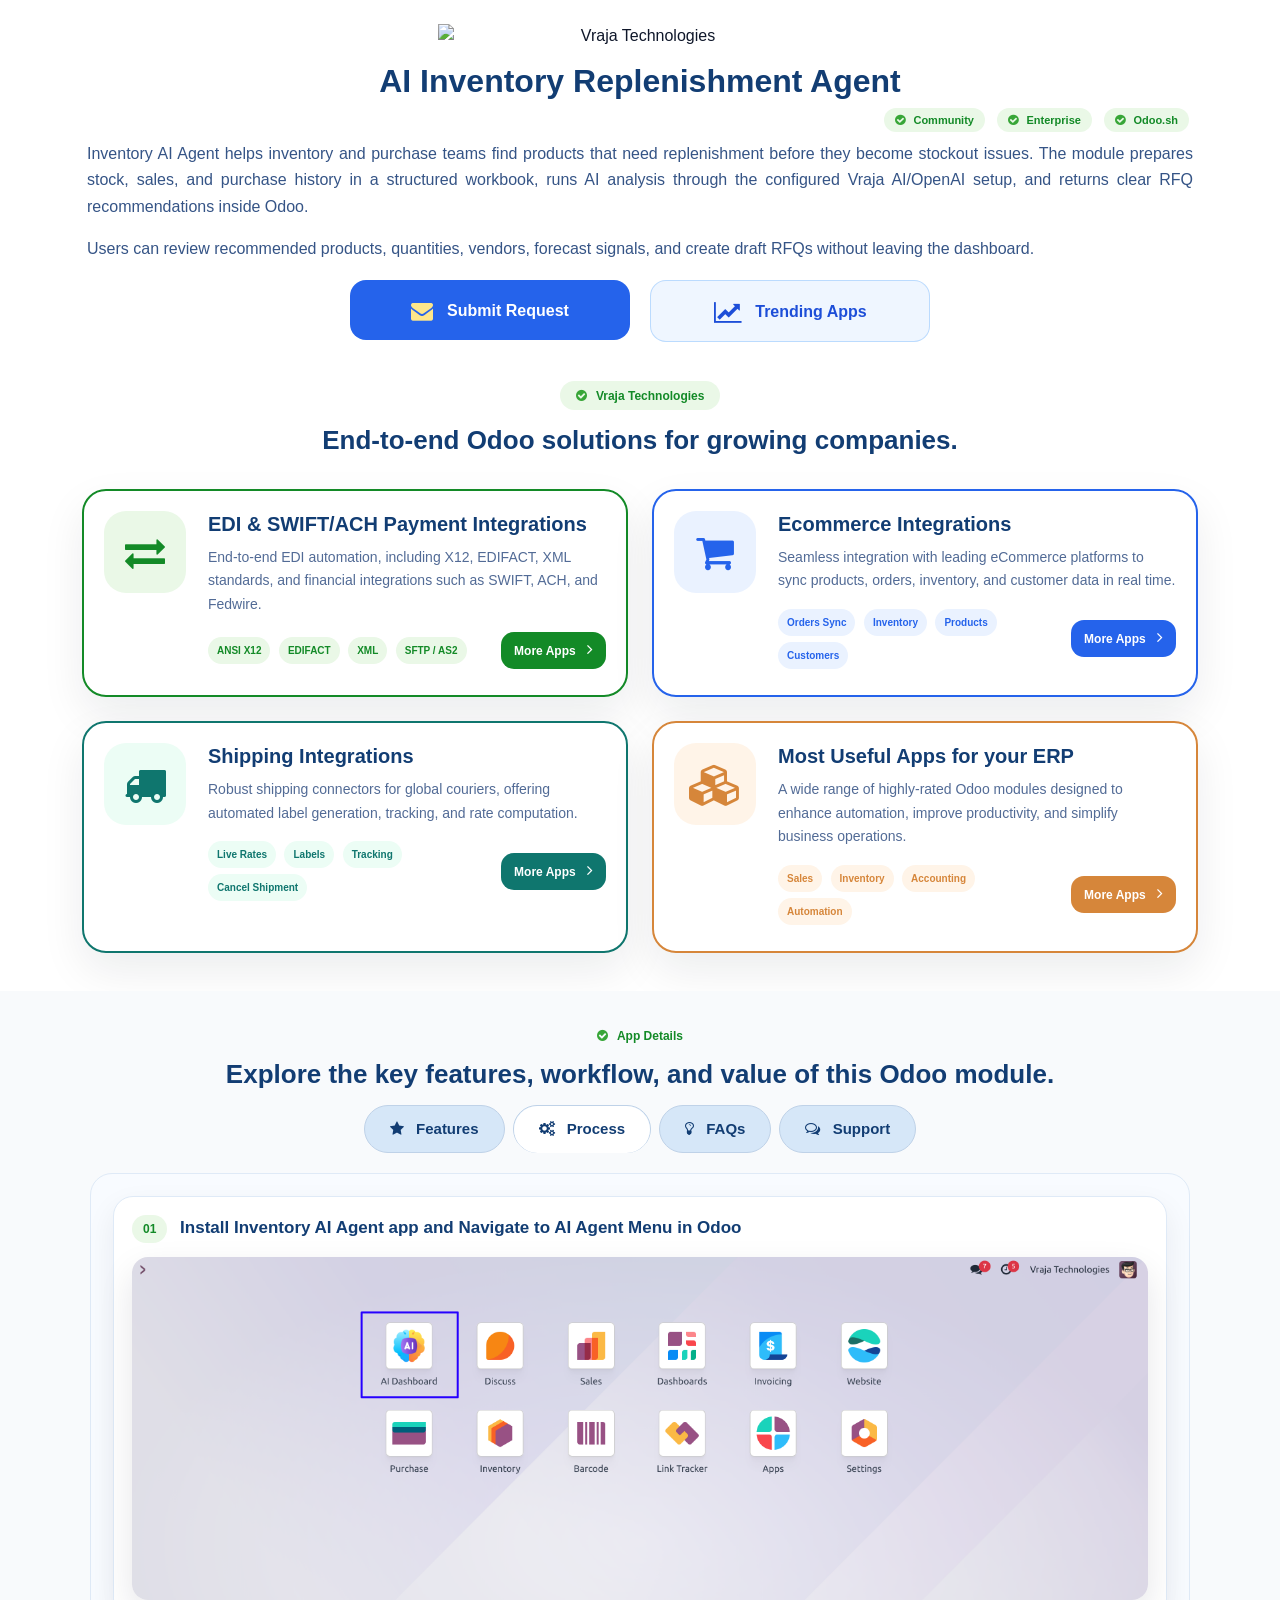
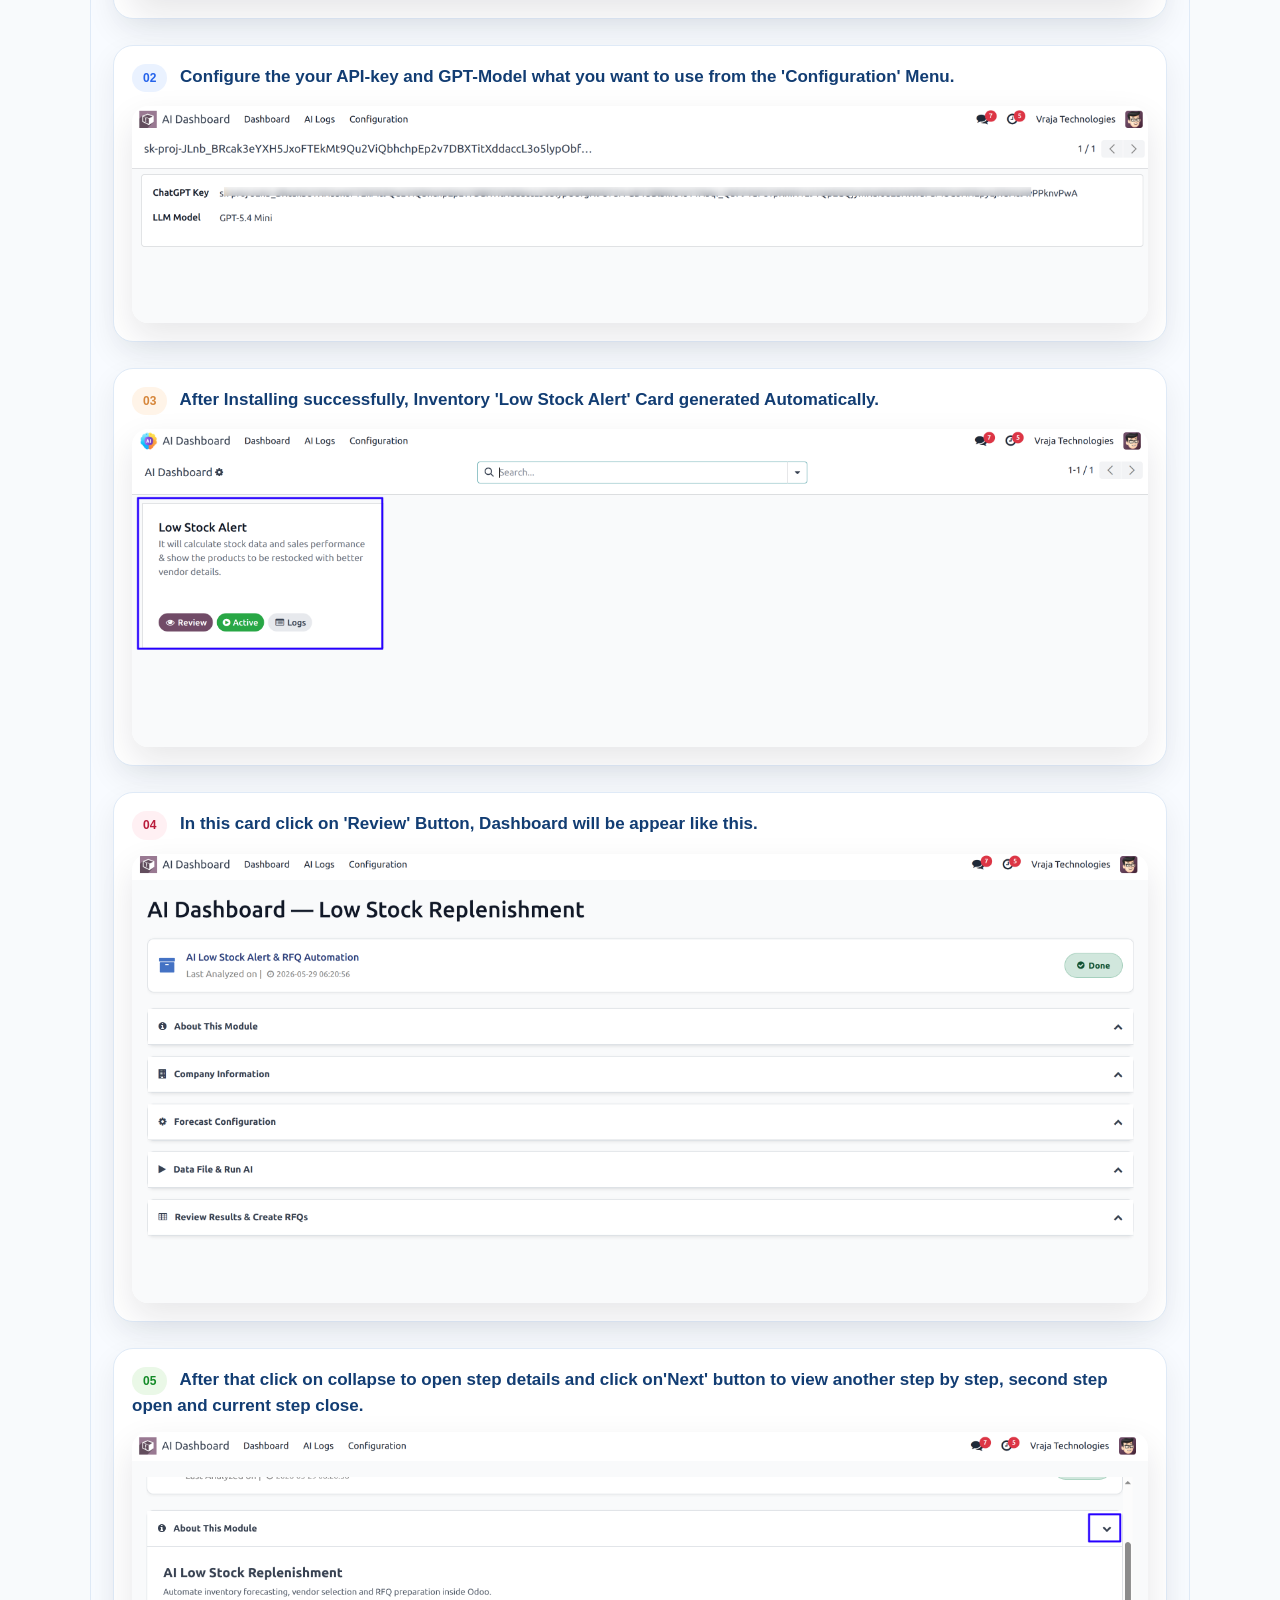
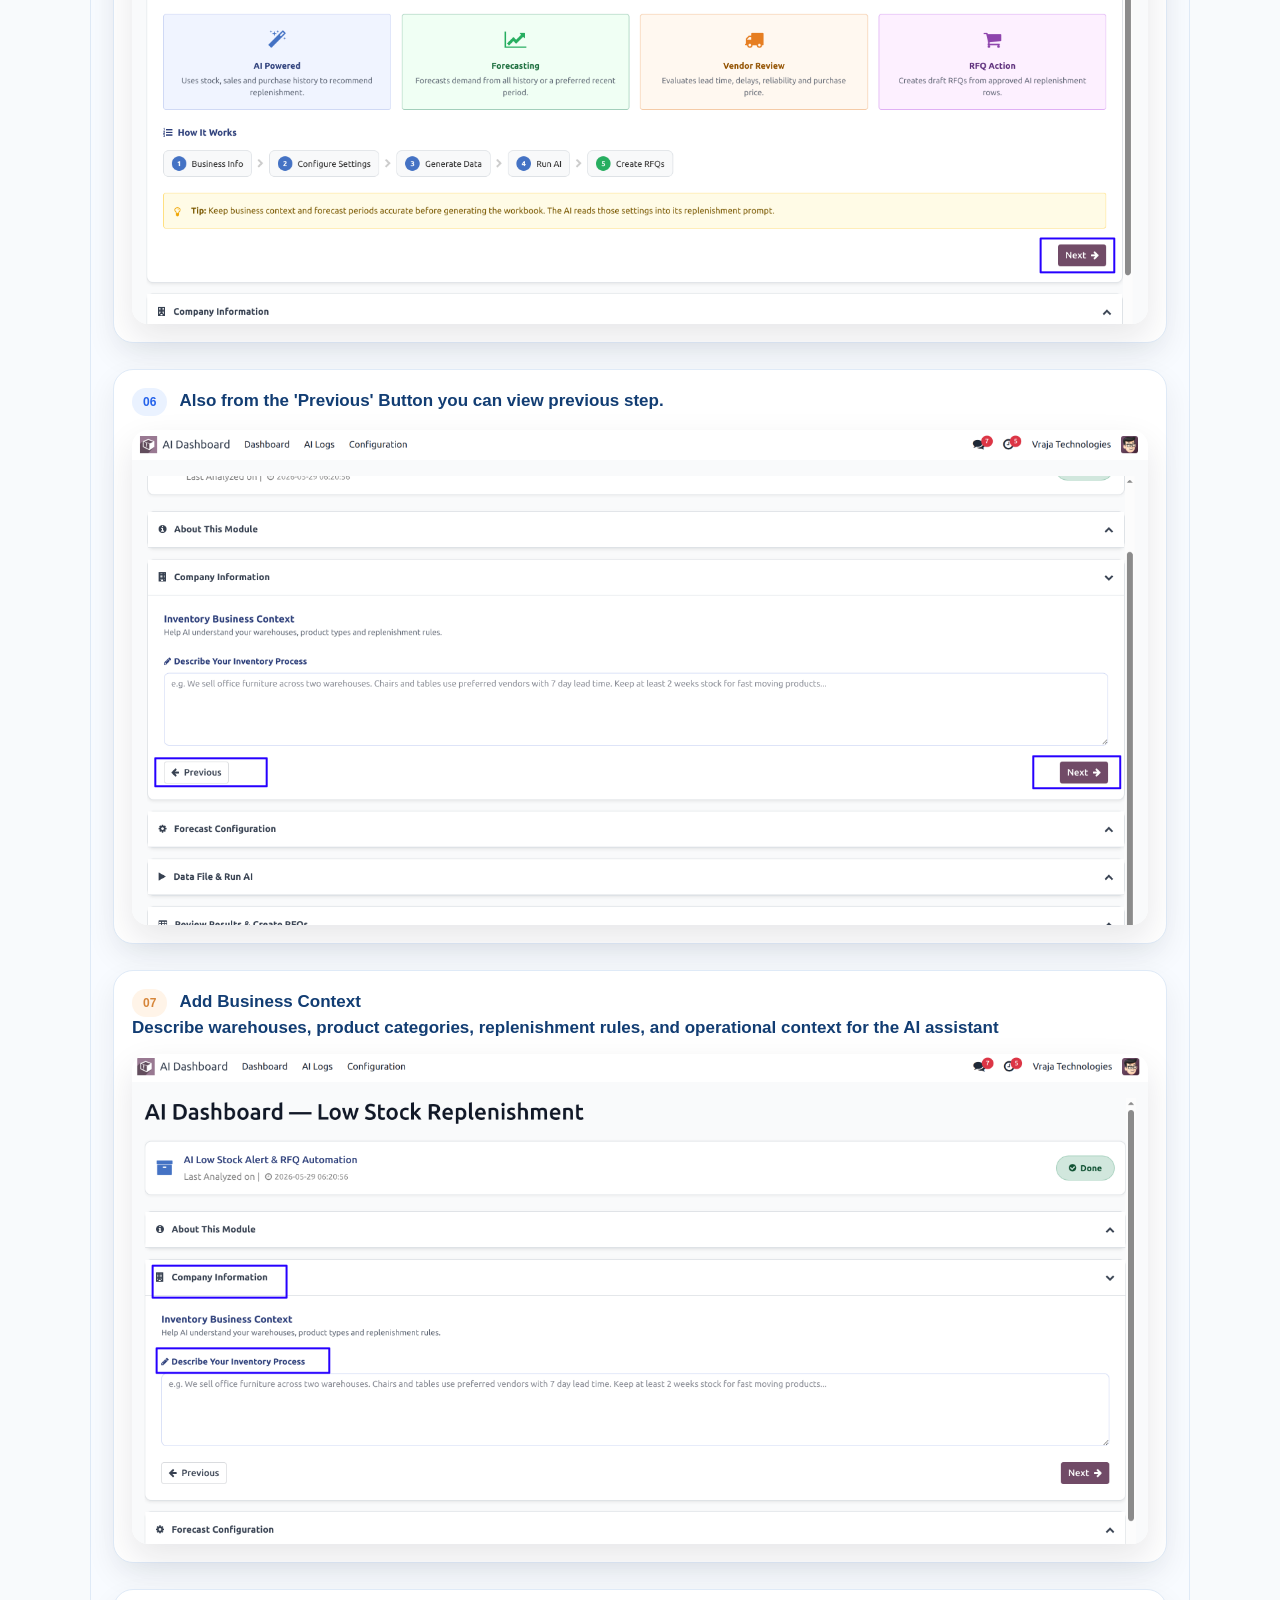
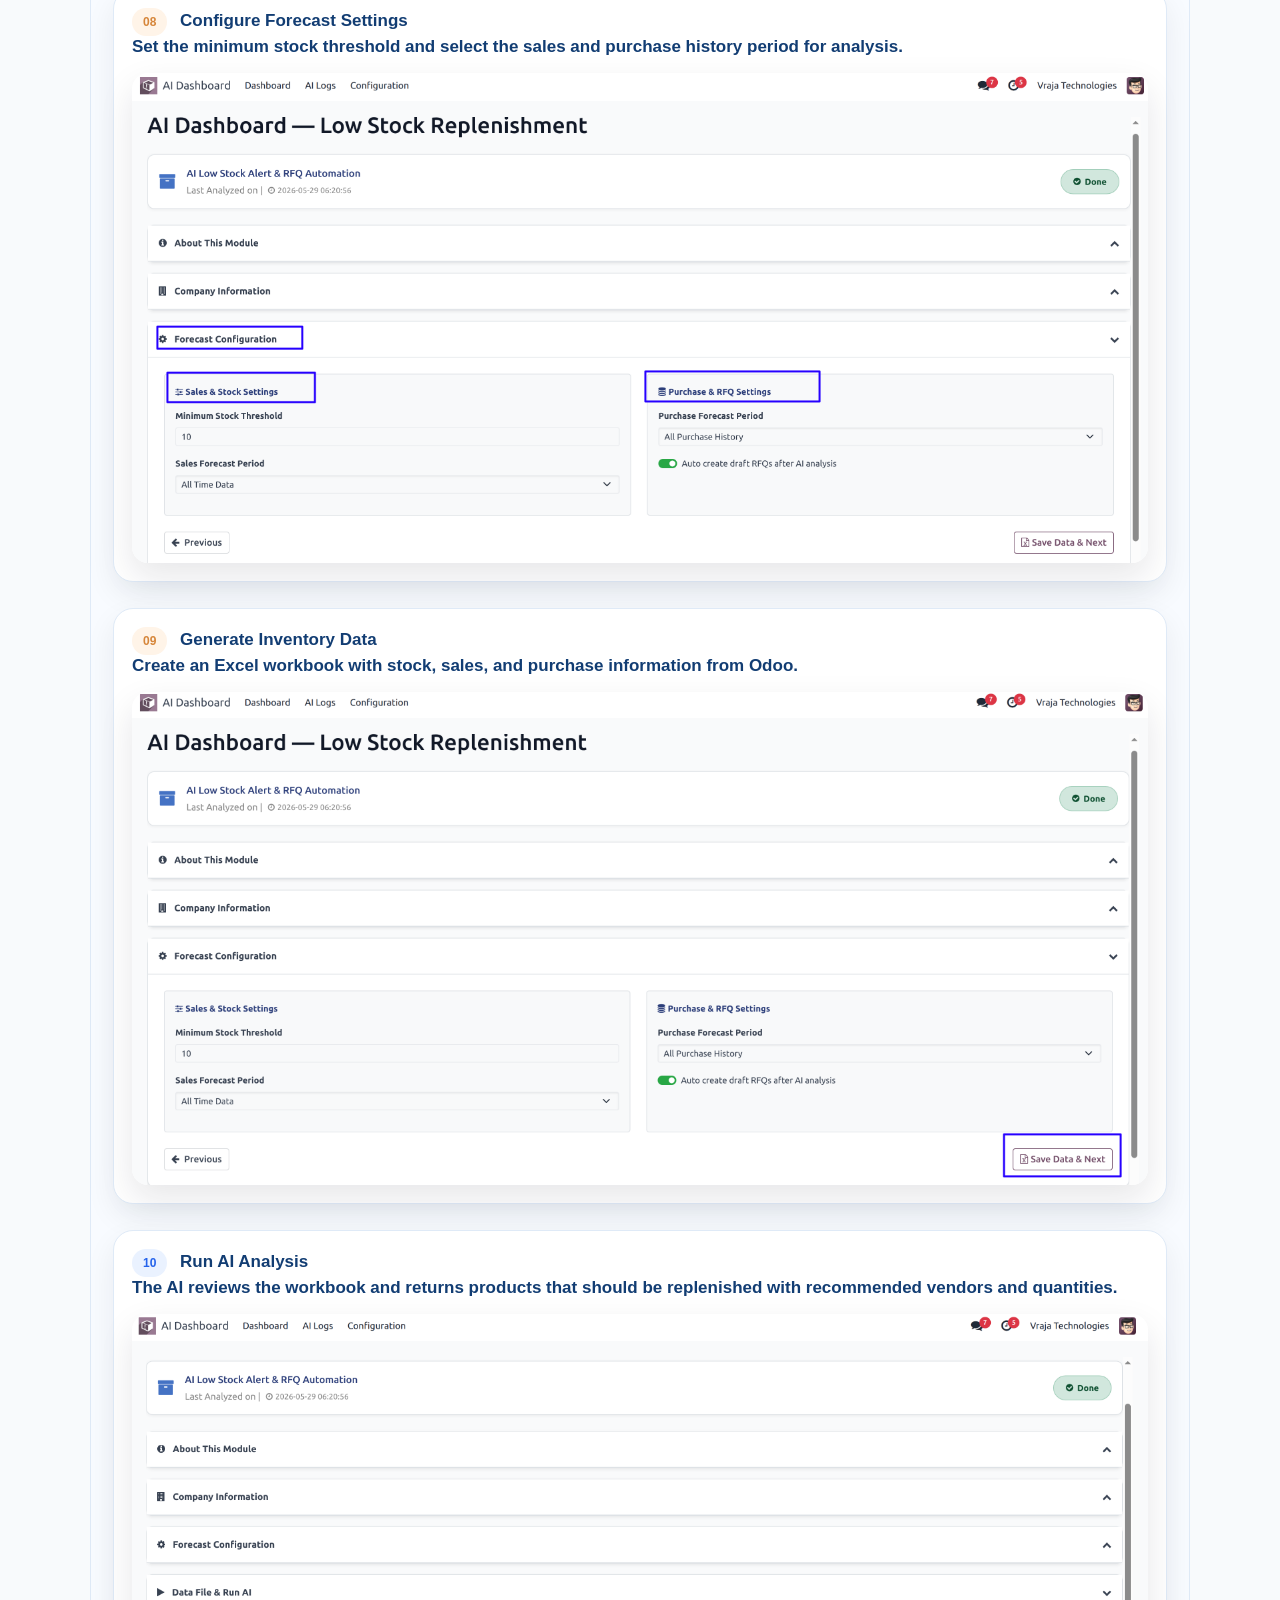
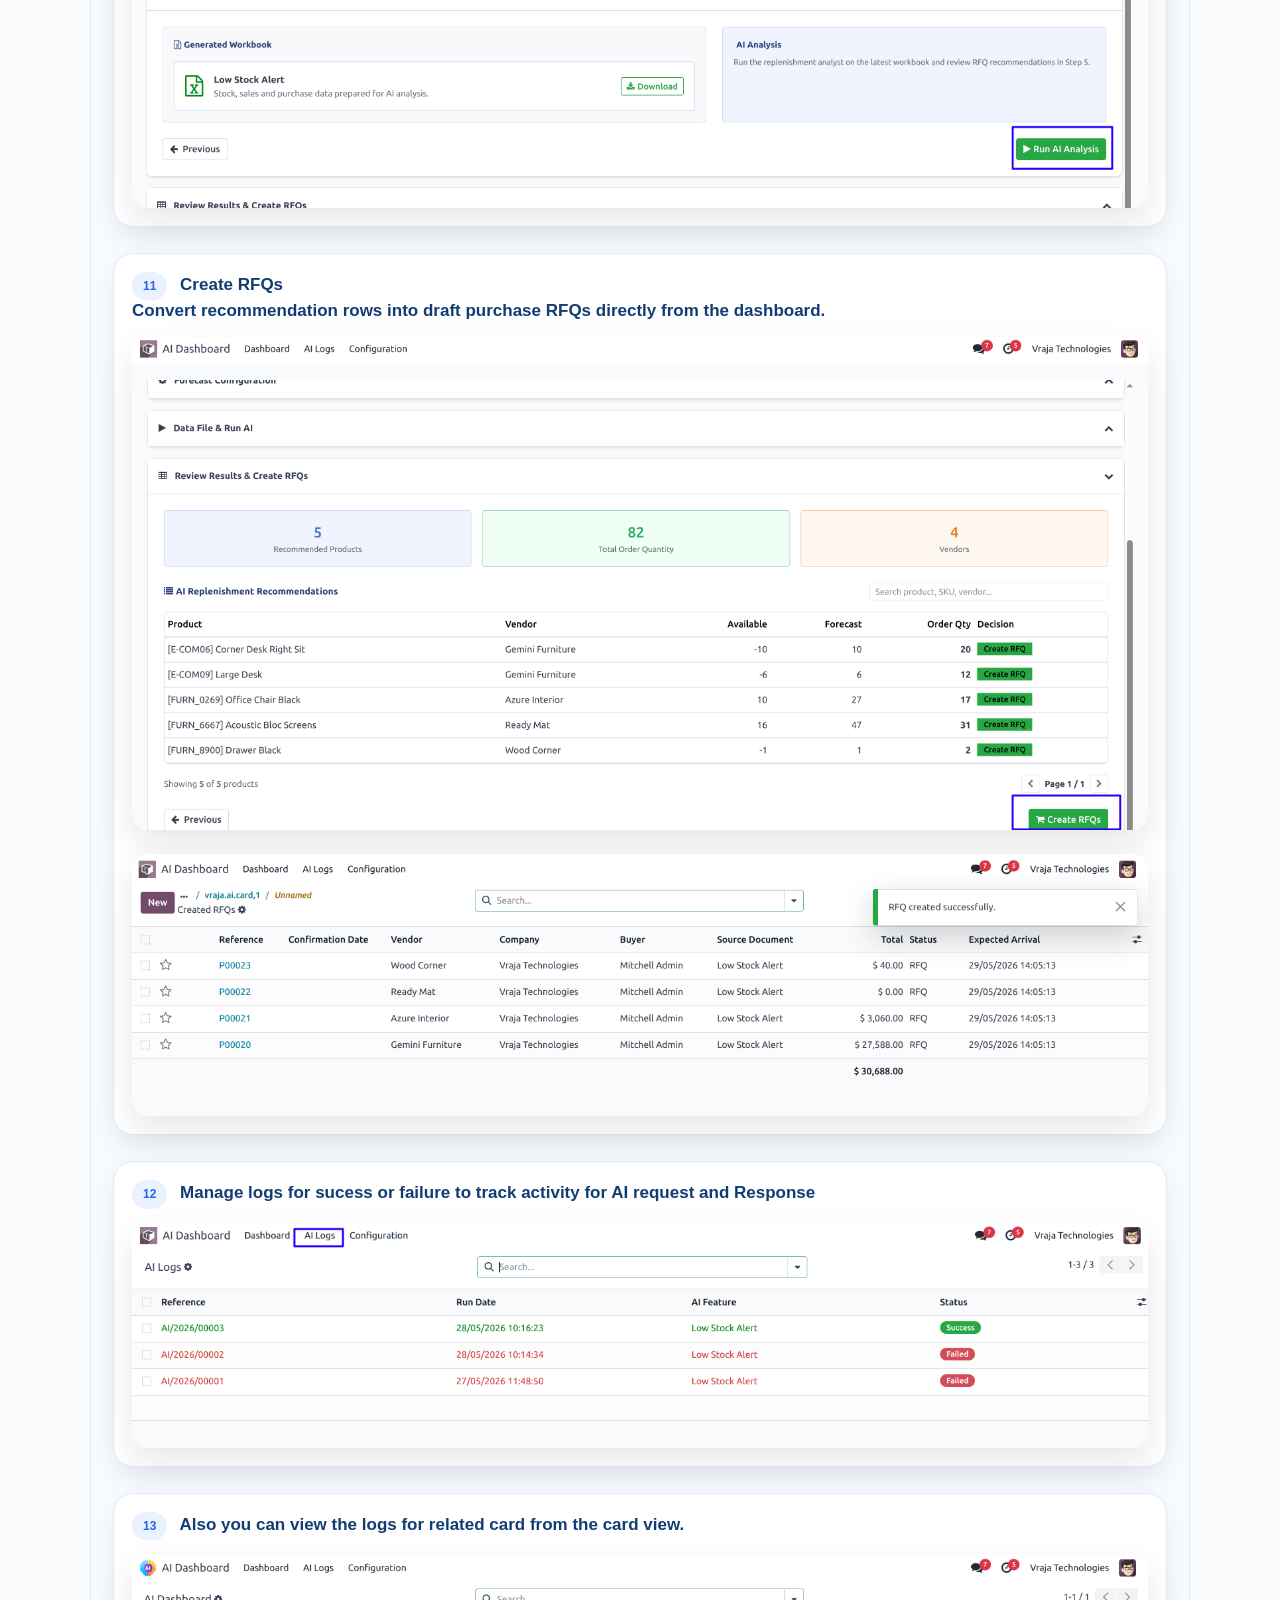
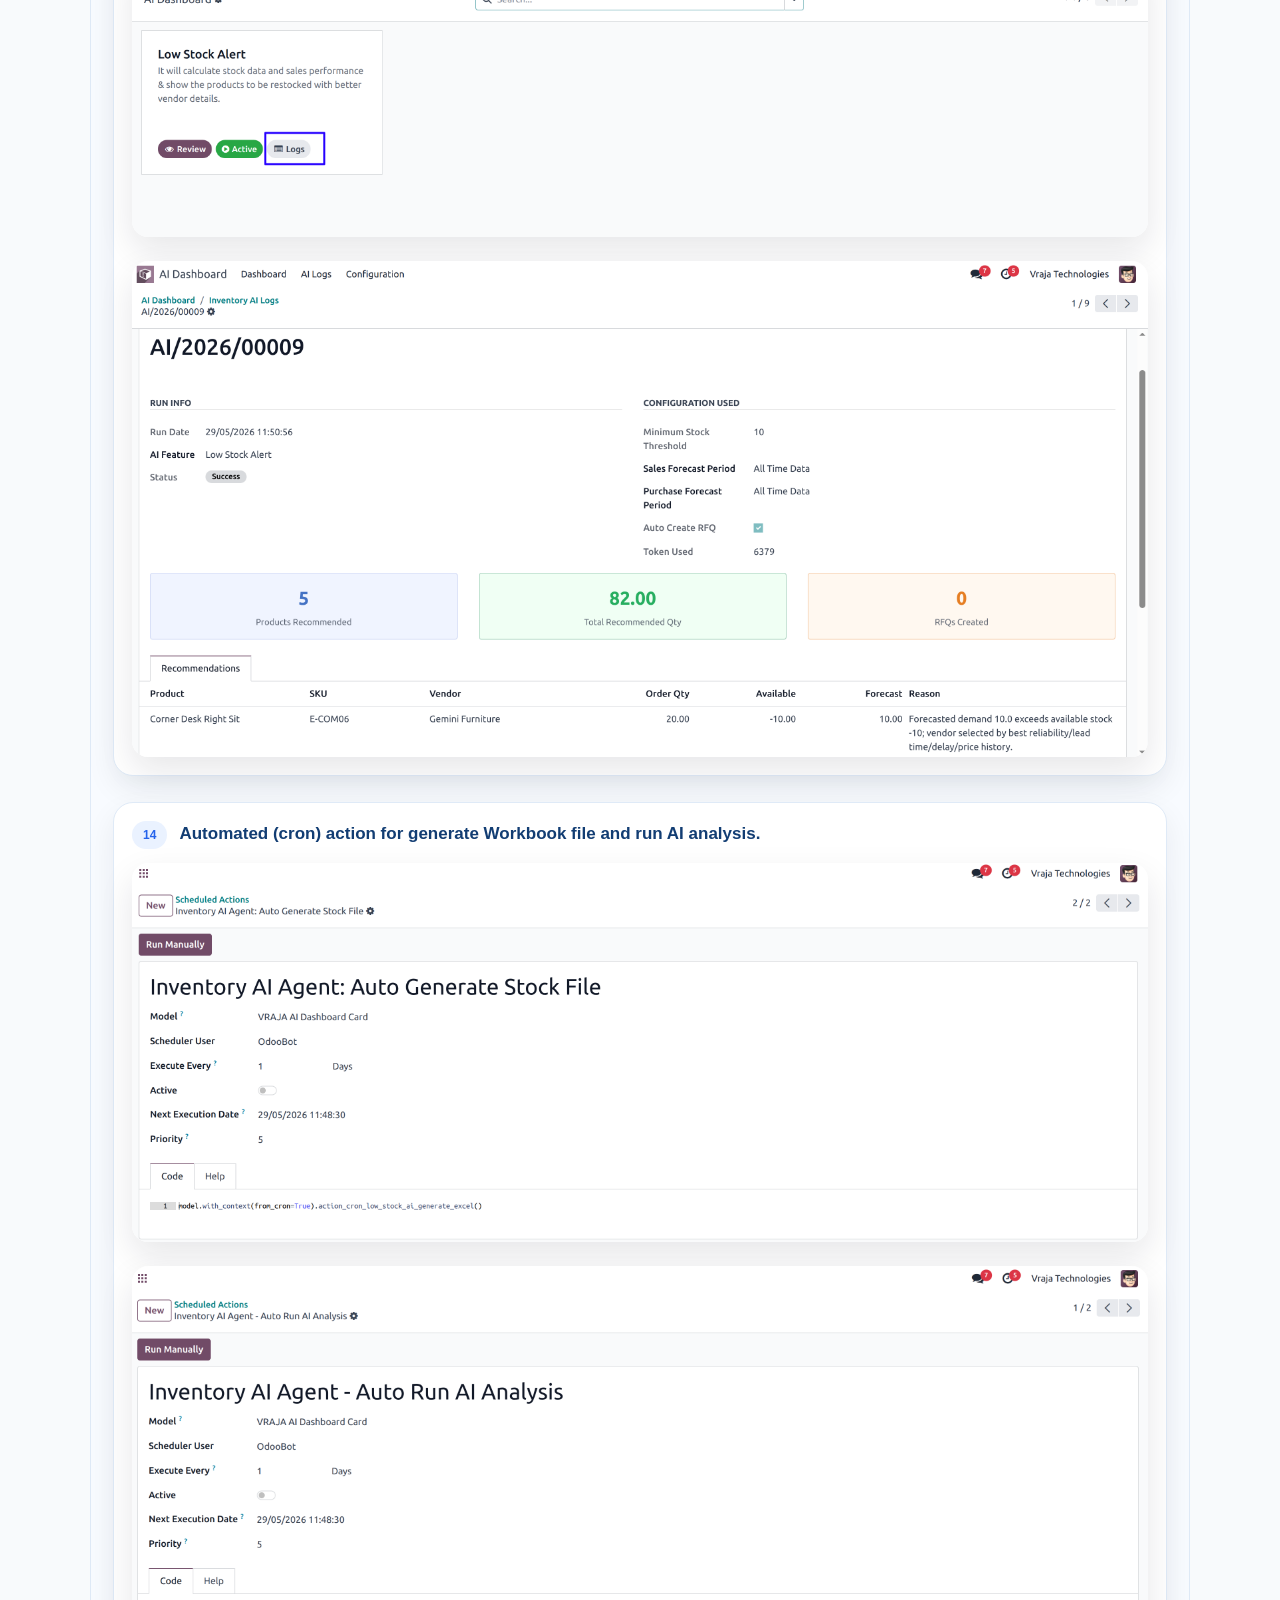
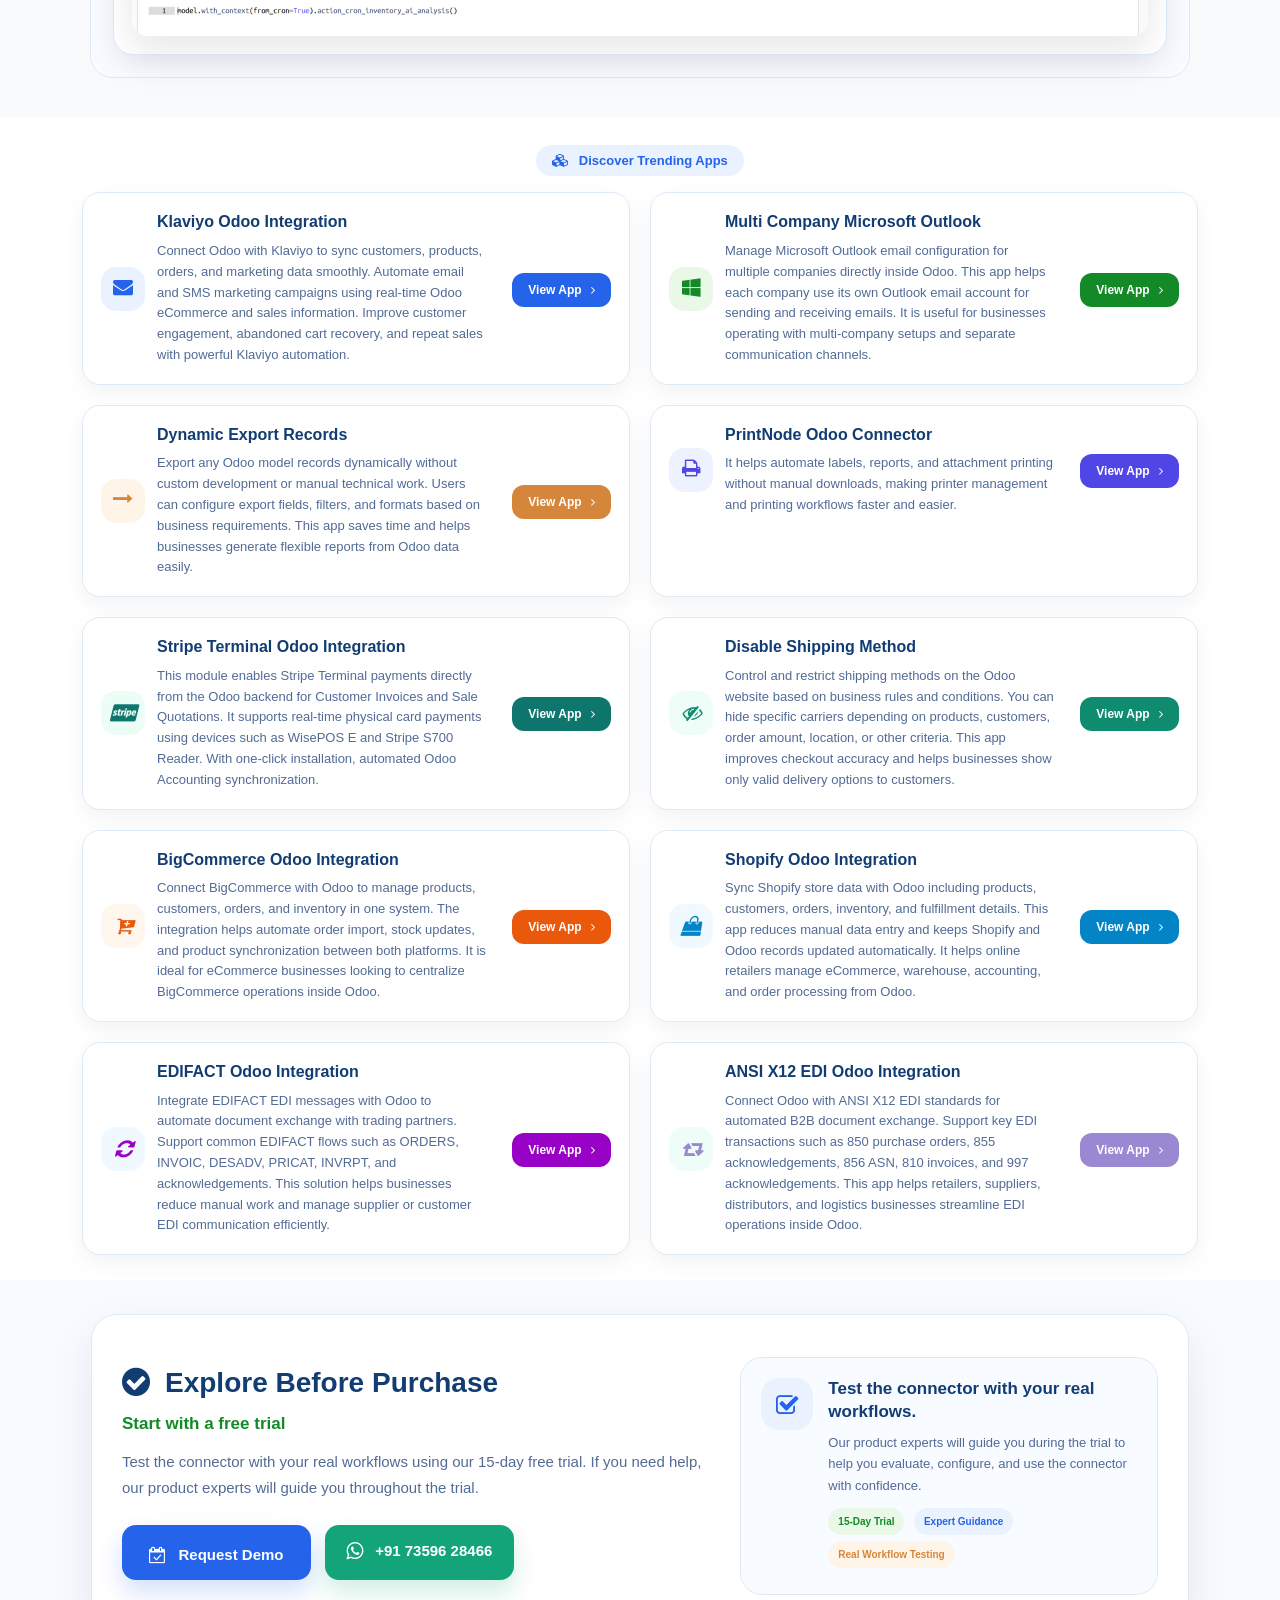
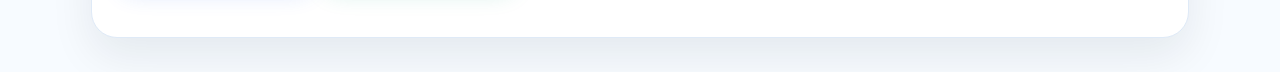
==== AI - Inventory Agent/19/inventory_ai_agent_vts/static/description/index.html @ a7b629fc "[ADD] All AI Modules" ====
<!doctype html>
<html lang="en">

<head>
    <meta charset="utf-8">
    <meta name="viewport" content="width=device-width, initial-scale=1">
    <title>AI Inventory Replenishment Agent | Forecast, Vendor & RFQ Intelligence</title>
    <link href="https://cdn.jsdelivr.net/npm/bootstrap@5.0.2/dist/css/bootstrap.min.css" rel="stylesheet">
    <link rel="stylesheet" href="https://cdnjs.cloudflare.com/ajax/libs/font-awesome/4.7.0/css/font-awesome.min.css">
</head>

<body style="margin:0; padding:0;">
   <!-- Hero section start -->
    <section class="oe_container"
        style="color:#0f172a; font-family:Arial, 'Segoe UI', Roboto, Helvetica, sans-serif; line-height:1.5; overflow:hidden; box-sizing:border-box; padding:18px 0 0px;">
        <div class="container" style="box-sizing:border-box; margin:0 auto;">
            <div style="overflow:hidden; padding:5px; position:relative; box-sizing:border-box; border-radius:0;">

                <div
                    style="position:relative; z-index:2; margin:0 auto 0px auto; text-align:center; box-sizing:border-box; max-width:430px;">
                    <img src="https://vrajatechnologies.com/wp-content/uploads/2026/06/logo-combine.png"
                        class="img-fluid" alt="Vraja Technologies"
                        style="display:inline-block; height:auto; max-height:60px; max-width:405px; width:100%; object-fit:contain; box-sizing:border-box;">
                </div>

                <div style="position:relative; z-index:2; text-align:center; box-sizing:border-box;">
                    <h1
                        style="background:none; color:#123d73; font-size:clamp(22px, 4vw, 32px); font-weight:900; letter-spacing:0; line-height:1.22; margin:14px auto 3px auto; box-sizing:border-box; font-family:sans-serif !important; max-width:680px; overflow-wrap:break-word;">
                        AI Inventory Replenishment Agent
                    </h1>

                    <div style="margin:0 auto 5px auto; text-align:end; box-sizing:border-box;">
                        <span
                            style="display:inline-block; background-color:#eaf8e7; border:0; border-radius:999px; color:#138a27; font-size:11px; font-weight:700; min-height:22px; padding:6px 11px; margin:4px; box-sizing:border-box; white-space:nowrap; line-height:1;">
                            <i class="fa fa-check-circle"
                                style="font-family:FontAwesome !important; font-size:12px; color:#38a638; margin-right:5px; line-height:1;"></i>
                            Community
                        </span>

                        <span
                            style="display:inline-block; background-color:#eaf8e7; border:0; border-radius:999px; color:#138a27; font-size:11px; font-weight:700; min-height:22px; padding:6px 11px; margin:4px; box-sizing:border-box; white-space:nowrap; line-height:1;">
                            <i class="fa fa-check-circle"
                                style="font-family:FontAwesome !important; font-size:12px; color:#38a638; margin-right:5px; line-height:1;"></i>
                            Enterprise
                        </span>

                        <span
                            style="display:inline-block; background-color:#eaf8e7; border:0; border-radius:999px; color:#138a27; font-size:11px; font-weight:700; min-height:22px; padding:6px 11px; margin:4px; box-sizing:border-box; white-space:nowrap; line-height:1;">
                            <i class="fa fa-check-circle"
                                style="font-family:FontAwesome !important; font-size:12px; color:#38a638; margin-right:5px; line-height:1;"></i>
                            Odoo.sh
                        </span>
                    </div>

                    <div style="width:100%; box-sizing:border-box; margin:0 auto 10px auto;">
                        <p
                            style="color:#355486; font-size:16px; line-height:1.65; margin:0; box-sizing:border-box; text-align:justify; width:100%;">
                            Inventory AI Agent helps inventory and purchase teams find products that need replenishment before they become stockout issues. The module prepares stock, sales, and purchase history in a structured workbook, runs AI analysis through the configured Vraja AI/OpenAI setup, and returns clear RFQ recommendations inside Odoo.
                        </p>
                        <p style="color:#355486; font-size:16px; line-height:1.65; margin:0; box-sizing:border-box; text-align:justify; width:100%; "
                            class="mt-3">
                            Users can review recommended products, quantities, vendors, forecast signals, and create draft RFQs without leaving the dashboard.
                        </p>
                    </div>

                    <div style="max-width:1050px; margin:0 auto 0px auto; text-align:center; box-sizing:border-box;">
                        <a href="mailto:sales@vrajatechnologies.com?subject=AI%20Inventory%20Replenishment%20Agent"
                            style="display:inline-block; background-color:#2563eb !important; border-radius:16px; color:#ffffff !important; font-size:16px; font-weight:800; min-height:60px; padding:0 18px; text-decoration:none !important; box-sizing:border-box; width:280px; max-width:100%; margin:8px; text-align:center; vertical-align:top; overflow:hidden; line-height:60px; white-space:nowrap;">
                            <i class="fa fa-envelope"
                                style="font-family:FontAwesome !important; color:#fde68a; font-size:22px; line-height:1; vertical-align:middle; margin-right:10px;"></i>
                            <span
                                style="display:inline-block; color:#ffffff !important; line-height:1.25; vertical-align:middle; white-space:normal;">Submit
                                Request</span>
                        </a>

                        <!-- <a href="https://www.youtube.com/watch?v=5K1zje3ycDU" target="_blank" rel="noopener"
                            style="display:inline-block; background-color:#b91c3b !important; border-radius:16px;color:#ffffff !important; font-size:16px; font-weight:800; min-height:60px; padding:0 18px; text-decoration:none !important; box-sizing:border-box; width:280px; max-width:100%; margin:8px; text-align:center; vertical-align:top; overflow:hidden; line-height:60px; white-space:nowrap;">
                            <i class="fa fa-youtube-play"
                                style="font-family:FontAwesome !important; color:#ffffff; font-size:26px; line-height:1; vertical-align:middle; margin-right:10px;"></i>
                            <span
                                style="display:inline-block; color:#ffffff !important; line-height:1.25; vertical-align:middle; white-space:normal;">Watch
                                on YouTube</span>
                        </a> -->

                        <a href="#TrendingApps"
                            style="display:inline-block; background-color:#eff6ff !important; border:1px solid rgba(147,197,253,0.55); border-radius:16px; color:#1d4ed8 !important; font-size:16px; font-weight:800; min-height:60px; padding:0 18px; text-decoration:none !important; box-sizing:border-box; width:280px; max-width:100%; margin:8px; text-align:center; vertical-align:top; overflow:hidden; line-height:60px; white-space:nowrap;">
                            <i class="fa fa-line-chart"
                                style="font-family:FontAwesome !important; color:#1d4ed8; font-size:24px; line-height:1; vertical-align:middle; margin-right:10px;"></i>
                            <span
                                style="display:inline-block; color:#1d4ed8 !important; line-height:1.25; vertical-align:middle; white-space:normal;">Trending Apps</span>
                        </a>
                    </div>
                </div>
            </div>
        </div>
    </section>

    <!-- Hero section End -->

    <!-- Catagory section start -->
    <section class="oe_container"
        style=" color:#0f172a; font-family:Arial, 'Segoe UI', Roboto, Helvetica, sans-serif; line-height:1.5; overflow:hidden; padding:26px 0; box-sizing:border-box;">
        <div class="container" style="box-sizing:border-box;">

            <div class="text-center" style="max-width:900px; margin:0 auto 20px; box-sizing:border-box;">
                <span
                    style="background-color:#eaf8e7; border-radius:999px; color:#138a27; display:inline-block; font-size:12px; font-weight:800; padding:8px 16px; line-height:1; margin-bottom:14px; box-sizing:border-box;">
                    <i class="fa fa-check-circle"
                        style="font-family:FontAwesome !important; font-size:13px; color:#38a638; margin-right:6px; line-height:1;"></i>
                    Vraja Technologies
                </span>

                <h2
                    style="color:#123d73; font-family:sans-serif !important; font-size:clamp(19px, 4.5vw, 26px); font-weight:900; line-height:1.25; margin:0 0 12px; box-sizing:border-box;">
                    End-to-end Odoo solutions for growing companies.
                </h2>
            </div>

            <div class="row" style="box-sizing:border-box;">
                <div class="col-12 col-lg-6" style="padding:12px; box-sizing:border-box;">
                    <div
                        style="background-color:#ffffff; border:2px solid #138a27; border-radius:24px; padding:20px; height:100%; box-shadow:0 18px 44px rgba(15,23,42,0.08); box-sizing:border-box;">
                        <table style="width:100%; border-collapse:collapse; border-spacing:0; box-sizing:border-box;">
                            <tr>
                                <td style="width:104px; vertical-align:top; padding:0 22px 0 0; box-sizing:border-box;">
                                    <div
                                        style="background-color:#eaf8e7; color:#138a27; border-radius:22px; height:82px; width:82px; text-align:center; line-height:82px; box-sizing:border-box;">
                                        <i class="fa fa-exchange"
                                            style="font-family:FontAwesome !important; font-size:40px; line-height:1; vertical-align:middle;"></i>
                                    </div>
                                </td>

                                <td style="vertical-align:top; padding:0; box-sizing:border-box;">
                                    <h3
                                        style="color:#123d73; font-size:20px; font-weight:900; line-height:1.3; margin:0 0 9px; box-sizing:border-box;">
                                        EDI &amp; SWIFT/ACH Payment Integrations
                                    </h3>

                                    <p
                                        style="color:#526b96; font-size:14px; line-height:1.68; margin:0 0 16px; box-sizing:border-box;">
                                        End-to-end EDI automation, including X12, EDIFACT, XML standards, and financial
                                        integrations such as SWIFT, ACH, and Fedwire.
                                    </p>

                                    <div class="d-none d-md-block" style="box-sizing:border-box;">
                                        <table
                                            style="width:100%; border-collapse:collapse; border-spacing:0; box-sizing:border-box;">
                                            <tr>
                                                <td style="vertical-align:middle; padding:0; box-sizing:border-box;">
                                                    <span
                                                        style="background-color:#eaf8e7; color:#138a27; border-radius:999px; display:inline-block; font-size:10px; font-weight:600; padding:6px 9px; margin:0 4px 6px 0; box-sizing:border-box;">ANSI
                                                        X12</span>
                                                    <span
                                                        style="background-color:#eaf8e7; color:#138a27; border-radius:999px; display:inline-block; font-size:10px; font-weight:600; padding:6px 9px; margin:0 4px 6px 0; box-sizing:border-box;">EDIFACT</span>
                                                    <span
                                                        style="background-color:#eaf8e7; color:#138a27; border-radius:999px; display:inline-block; font-size:10px; font-weight:600; padding:6px 9px; margin:0 4px 6px 0; box-sizing:border-box;">XML</span>
                                                    <span
                                                        style="background-color:#eaf8e7; color:#138a27; border-radius:999px; display:inline-block; font-size:10px; font-weight:600; padding:6px 9px; margin:0 4px 6px 0; box-sizing:border-box;">SFTP
                                                        / AS2</span>
                                                </td>
                                                <td
                                                    style="width:120px; vertical-align:middle; text-align:right; padding:0 0 6px 8px; box-sizing:border-box; white-space:nowrap;">
                                                    <a href="https://apps.odoo.com/apps/modules/browse?search=vraja_edi_and_wired_payment_connector"
                                                        target="_blank"
                                                        style="background-color:#138a27 !important; color:#ffffff !important; border-radius:13px; display:inline-block; font-size:12px; font-weight:900; padding:9px 13px; text-decoration:none !important; box-sizing:border-box; white-space:nowrap;">
                                                        More Apps
                                                        <i class="fa fa-angle-right"
                                                            style="font-family:FontAwesome !important; font-size:16px; margin-left:8px; line-height:1;"></i>
                                                    </a>
                                                </td>
                                            </tr>
                                        </table>
                                    </div>

                                    <div class="d-block d-md-none" style="box-sizing:border-box;">
                                        <div style="margin:0 0 10px; box-sizing:border-box;">
                                            <span
                                                style="background-color:#eaf8e7; color:#138a27; border-radius:999px; display:inline-block; font-size:10px; font-weight:600; padding:6px 9px; margin:0 4px 6px 0; box-sizing:border-box;">ANSI
                                                X12</span>
                                            <span
                                                style="background-color:#eaf8e7; color:#138a27; border-radius:999px; display:inline-block; font-size:10px; font-weight:600; padding:6px 9px; margin:0 4px 6px 0; box-sizing:border-box;">EDIFACT</span>
                                            <span
                                                style="background-color:#eaf8e7; color:#138a27; border-radius:999px; display:inline-block; font-size:10px; font-weight:600; padding:6px 9px; margin:0 4px 6px 0; box-sizing:border-box;">XML</span>
                                            <span
                                                style="background-color:#eaf8e7; color:#138a27; border-radius:999px; display:inline-block; font-size:10px; font-weight:600; padding:6px 9px; margin:0 4px 6px 0; box-sizing:border-box;">SFTP
                                                / AS2</span>
                                        </div>
                                        <div style="text-align:left; box-sizing:border-box;">
                                            <a href="https://apps.odoo.com/apps/modules/browse?search=vraja_edi_and_wired_payment_connector"
                                                target="_blank"
                                                style="background-color:#138a27 !important; color:#ffffff !important; border-radius:13px; display:inline-block; font-size:12px; font-weight:900; padding:9px 13px; text-decoration:none !important; box-sizing:border-box; white-space:nowrap;">
                                                More Apps
                                                <i class="fa fa-angle-right"
                                                    style="font-family:FontAwesome !important; font-size:16px; margin-left:8px; line-height:1;"></i>
                                            </a>
                                        </div>
                                    </div>

                                </td>
                            </tr>
                        </table>
                    </div>
                </div>

                <div class="col-12 col-lg-6" style="padding:12px; box-sizing:border-box;">
                    <div
                        style="background-color:#ffffff; border:2px solid #2563eb; border-radius:24px; padding:20px; height:100%; box-shadow:0 18px 44px rgba(15,23,42,0.08); box-sizing:border-box;">
                        <table style="width:100%; border-collapse:collapse; border-spacing:0; box-sizing:border-box;">
                            <tr>
                                <td style="width:104px; vertical-align:top; padding:0 22px 0 0; box-sizing:border-box;">
                                    <div
                                        style="background-color:#eaf2ff; color:#2563eb; border-radius:22px; height:82px; width:82px; text-align:center; line-height:82px; box-sizing:border-box;">
                                        <i class="fa fa-shopping-cart"
                                            style="font-family:FontAwesome !important; font-size:41px; line-height:1; vertical-align:middle;"></i>
                                    </div>
                                </td>

                                <td style="vertical-align:top; padding:0; box-sizing:border-box;">
                                    <h3
                                        style="color:#123d73; font-size:20px; font-weight:900; line-height:1.3; margin:0 0 9px; box-sizing:border-box;">
                                        Ecommerce Integrations
                                    </h3>

                                    <p
                                        style="color:#526b96; font-size:14px; line-height:1.68; margin:0 0 16px; box-sizing:border-box;">
                                        Seamless integration with leading eCommerce platforms to sync products, orders,
                                        inventory, and customer data in real time.
                                    </p>

                                    <div class="d-none d-md-block" style="box-sizing:border-box;">
                                        <table
                                            style="width:100%; border-collapse:collapse; border-spacing:0; box-sizing:border-box;">
                                            <tr>
                                                <td style="vertical-align:middle; padding:0; box-sizing:border-box;">
                                                    <span
                                                        style="background-color:#eaf2ff; color:#2563eb; border-radius:999px; display:inline-block; font-size:10px; font-weight:600; padding:6px 9px; margin:0 4px 6px 0; box-sizing:border-box;">Orders
                                                        Sync</span>
                                                    <span
                                                        style="background-color:#eaf2ff; color:#2563eb; border-radius:999px; display:inline-block; font-size:10px; font-weight:600; padding:6px 9px; margin:0 4px 6px 0; box-sizing:border-box;">Inventory</span>
                                                    <span
                                                        style="background-color:#eaf2ff; color:#2563eb; border-radius:999px; display:inline-block; font-size:10px; font-weight:600; padding:6px 9px; margin:0 4px 6px 0; box-sizing:border-box;">Products</span>
                                                    <span
                                                        style="background-color:#eaf2ff; color:#2563eb; border-radius:999px; display:inline-block; font-size:10px; font-weight:600; padding:6px 9px; margin:0 4px 6px 0; box-sizing:border-box;">Customers</span>
                                                </td>
                                                <td
                                                    style="width:120px; vertical-align:middle; text-align:right; padding:0 0 6px 8px; box-sizing:border-box; white-space:nowrap;">
                                                    <a href="https://apps.odoo.com/apps/modules/browse?search=vraja_ecommerce_integrations"
                                                        target="_blank"
                                                        style="background-color:#2563eb !important; color:#ffffff !important; border-radius:13px; display:inline-block; font-size:12px; font-weight:900; padding:9px 13px; text-decoration:none !important; box-sizing:border-box; white-space:nowrap;">
                                                        More Apps
                                                        <i class="fa fa-angle-right"
                                                            style="font-family:FontAwesome !important; font-size:16px; margin-left:8px; line-height:1;"></i>
                                                    </a>
                                                </td>
                                            </tr>
                                        </table>
                                    </div>

                                    <div class="d-block d-md-none" style="box-sizing:border-box;">
                                        <div style="margin:0 0 10px; box-sizing:border-box;">
                                            <span
                                                style="background-color:#eaf2ff; color:#2563eb; border-radius:999px; display:inline-block; font-size:10px; font-weight:600; padding:6px 9px; margin:0 4px 6px 0; box-sizing:border-box;">Orders
                                                Sync</span>
                                            <span
                                                style="background-color:#eaf2ff; color:#2563eb; border-radius:999px; display:inline-block; font-size:10px; font-weight:600; padding:6px 9px; margin:0 4px 6px 0; box-sizing:border-box;">Inventory</span>
                                            <span
                                                style="background-color:#eaf2ff; color:#2563eb; border-radius:999px; display:inline-block; font-size:10px; font-weight:600; padding:6px 9px; margin:0 4px 6px 0; box-sizing:border-box;">Products</span>
                                            <span
                                                style="background-color:#eaf2ff; color:#2563eb; border-radius:999px; display:inline-block; font-size:10px; font-weight:600; padding:6px 9px; margin:0 4px 6px 0; box-sizing:border-box;">Customers</span>
                                        </div>
                                        <div style="text-align:left; box-sizing:border-box;">
                                            <a href="https://apps.odoo.com/apps/modules/browse?search=vraja_ecommerce_integrations"
                                                target="_blank"
                                                style="background-color:#2563eb !important; color:#ffffff !important; border-radius:13px; display:inline-block; font-size:12px; font-weight:900; padding:9px 13px; text-decoration:none !important; box-sizing:border-box; white-space:nowrap;">
                                                More Apps
                                                <i class="fa fa-angle-right"
                                                    style="font-family:FontAwesome !important; font-size:16px; margin-left:8px; line-height:1;"></i>
                                            </a>
                                        </div>
                                    </div>

                                </td>
                            </tr>
                        </table>
                    </div>
                </div>

                <div class="col-12 col-lg-6" style="padding:12px; box-sizing:border-box;">
                    <div
                        style="background-color:#ffffff; border:2px solid #0f766e; border-radius:24px; padding:20px; height:100%; box-shadow:0 18px 44px rgba(15,23,42,0.08); box-sizing:border-box;">
                        <table style="width:100%; border-collapse:collapse; border-spacing:0; box-sizing:border-box;">
                            <tr>
                                <td style="width:104px; vertical-align:top; padding:0 22px 0 0; box-sizing:border-box;">
                                    <div
                                        style="background-color:#ecfdf5; color:#0f766e; border-radius:22px; height:82px; width:82px; text-align:center; line-height:82px; box-sizing:border-box;">
                                        <i class="fa fa-truck"
                                            style="font-family:FontAwesome !important; font-size:42px; line-height:1; vertical-align:middle;"></i>
                                    </div>
                                </td>

                                <td style="vertical-align:top; padding:0; box-sizing:border-box;">
                                    <h3
                                        style="color:#123d73; font-size:20px; font-weight:900; line-height:1.3; margin:0 0 9px; box-sizing:border-box;">
                                        Shipping Integrations
                                    </h3>

                                    <p
                                        style="color:#526b96; font-size:14px; line-height:1.68; margin:0 0 16px; box-sizing:border-box;">
                                        Robust shipping connectors for global couriers, offering automated label
                                        generation, tracking, and rate computation.
                                    </p>

                                    <div class="d-none d-md-block" style="box-sizing:border-box;">
                                        <table
                                            style="width:100%; border-collapse:collapse; border-spacing:0; box-sizing:border-box;">
                                            <tr>
                                                <td style="vertical-align:middle; padding:0; box-sizing:border-box;">
                                                    <span
                                                        style="background-color:#ecfdf5; color:#0f766e; border-radius:999px; display:inline-block; font-size:10px; font-weight:600; padding:6px 9px; margin:0 4px 6px 0; box-sizing:border-box;">Live
                                                        Rates</span>
                                                    <span
                                                        style="background-color:#ecfdf5; color:#0f766e; border-radius:999px; display:inline-block; font-size:10px; font-weight:600; padding:6px 9px; margin:0 4px 6px 0; box-sizing:border-box;">Labels</span>
                                                    <span
                                                        style="background-color:#ecfdf5; color:#0f766e; border-radius:999px; display:inline-block; font-size:10px; font-weight:600; padding:6px 9px; margin:0 4px 6px 0; box-sizing:border-box;">Tracking</span>
                                                    <span
                                                        style="background-color:#ecfdf5; color:#0f766e; border-radius:999px; display:inline-block; font-size:10px; font-weight:600; padding:6px 9px; margin:0 4px 6px 0; box-sizing:border-box;">Cancel
                                                        Shipment</span>
                                                </td>
                                                <td
                                                    style="width:120px; vertical-align:middle; text-align:right; padding:0 0 6px 8px; box-sizing:border-box; white-space:nowrap;">
                                                    <a href="https://apps.odoo.com/apps/modules/browse?search=Vraja+Shipping+Integration"
                                                        target="_blank"
                                                        style="background-color:#0f766e !important; color:#ffffff !important; border-radius:13px; display:inline-block; font-size:12px; font-weight:900; padding:9px 13px; text-decoration:none !important; box-sizing:border-box; white-space:nowrap;">
                                                        More Apps
                                                        <i class="fa fa-angle-right"
                                                            style="font-family:FontAwesome !important; font-size:16px; margin-left:8px; line-height:1;"></i>
                                                    </a>
                                                </td>
                                            </tr>
                                        </table>
                                    </div>

                                    <div class="d-block d-md-none" style="box-sizing:border-box;">
                                        <div style="margin:0 0 10px; box-sizing:border-box;">
                                            <span
                                                style="background-color:#ecfdf5; color:#0f766e; border-radius:999px; display:inline-block; font-size:10px; font-weight:600; padding:6px 9px; margin:0 4px 6px 0; box-sizing:border-box;">Live
                                                Rates</span>
                                            <span
                                                style="background-color:#ecfdf5; color:#0f766e; border-radius:999px; display:inline-block; font-size:10px; font-weight:600; padding:6px 9px; margin:0 4px 6px 0; box-sizing:border-box;">Labels</span>
                                            <span
                                                style="background-color:#ecfdf5; color:#0f766e; border-radius:999px; display:inline-block; font-size:10px; font-weight:600; padding:6px 9px; margin:0 4px 6px 0; box-sizing:border-box;">Tracking</span>
                                            <span
                                                style="background-color:#ecfdf5; color:#0f766e; border-radius:999px; display:inline-block; font-size:10px; font-weight:600; padding:6px 9px; margin:0 4px 6px 0; box-sizing:border-box;">Cancel
                                                Shipment</span>
                                        </div>
                                        <div style="text-align:left; box-sizing:border-box;">
                                            <a href="https://apps.odoo.com/apps/modules/browse?search=Vraja+Shipping+Integration"
                                                target="_blank"
                                                style="background-color:#0f766e !important; color:#ffffff !important; border-radius:13px; display:inline-block; font-size:12px; font-weight:900; padding:9px 13px; text-decoration:none !important; box-sizing:border-box; white-space:nowrap;">
                                                More Apps
                                                <i class="fa fa-angle-right"
                                                    style="font-family:FontAwesome !important; font-size:16px; margin-left:8px; line-height:1;"></i>
                                            </a>
                                        </div>
                                    </div>

                                </td>
                            </tr>
                        </table>
                    </div>
                </div>

                <div class="col-12 col-lg-6" style="padding:12px; box-sizing:border-box;">
                    <div
                        style="background-color:#ffffff; border:2px solid #d6863a; border-radius:24px; padding:20px; height:100%; box-shadow:0 18px 44px rgba(15,23,42,0.08); box-sizing:border-box;">
                        <table style="width:100%; border-collapse:collapse; border-spacing:0; box-sizing:border-box;">
                            <tr>
                                <td style="width:104px; vertical-align:top; padding:0 22px 0 0; box-sizing:border-box;">
                                    <div
                                        style="background-color:#fff4e8; color:#d6863a; border-radius:22px; height:82px; width:82px; text-align:center; line-height:82px; box-sizing:border-box;">
                                        <i class="fa fa-cubes"
                                            style="font-family:FontAwesome !important; font-size:41px; line-height:1; vertical-align:middle;"></i>
                                    </div>
                                </td>

                                <td style="vertical-align:top; padding:0; box-sizing:border-box;">
                                    <h3
                                        style="color:#123d73; font-size:20px; font-weight:900; line-height:1.3; margin:0 0 9px; box-sizing:border-box;">
                                        Most Useful Apps for your ERP
                                    </h3>

                                    <p
                                        style="color:#526b96; font-size:14px; line-height:1.68; margin:0 0 16px; box-sizing:border-box;">
                                        A wide range of highly-rated Odoo modules designed to enhance automation,
                                        improve productivity, and simplify business operations.
                                    </p>

                                    <div class="d-none d-md-block" style="box-sizing:border-box;">
                                        <table
                                            style="width:100%; border-collapse:collapse; border-spacing:0; box-sizing:border-box;">
                                            <tr>
                                                <td style="vertical-align:middle; padding:0; box-sizing:border-box;">
                                                    <span
                                                        style="background-color:#fff4e8; color:#d6863a; border-radius:999px; display:inline-block; font-size:10px; font-weight:600; padding:6px 9px; margin:0 4px 6px 0; box-sizing:border-box;">Sales</span>
                                                    <span
                                                        style="background-color:#fff4e8; color:#d6863a; border-radius:999px; display:inline-block; font-size:10px; font-weight:600; padding:6px 9px; margin:0 4px 6px 0; box-sizing:border-box;">Inventory</span>
                                                    <span
                                                        style="background-color:#fff4e8; color:#d6863a; border-radius:999px; display:inline-block; font-size:10px; font-weight:600; padding:6px 9px; margin:0 4px 6px 0; box-sizing:border-box;">Accounting</span>
                                                    <span
                                                        style="background-color:#fff4e8; color:#d6863a; border-radius:999px; display:inline-block; font-size:10px; font-weight:600; padding:6px 9px; margin:0 4px 6px 0; box-sizing:border-box;">Automation</span>
                                                </td>
                                                <td
                                                    style="width:120px; vertical-align:middle; text-align:right; padding:0 0 6px 8px; box-sizing:border-box; white-space:nowrap;">
                                                    <a href="https://apps.odoo.com/apps/modules/browse?search=vraja_top_sale_integrations"
                                                        target="_blank"
                                                        style="background-color:#d6863a !important; color:#ffffff !important; border-radius:13px; display:inline-block; font-size:12px; font-weight:900; padding:9px 13px; text-decoration:none !important; box-sizing:border-box; white-space:nowrap;">
                                                        More Apps
                                                        <i class="fa fa-angle-right"
                                                            style="font-family:FontAwesome !important; font-size:16px; margin-left:8px; line-height:1;"></i>
                                                    </a>
                                                </td>
                                            </tr>
                                        </table>
                                    </div>

                                    <div class="d-block d-md-none" style="box-sizing:border-box;">
                                        <div style="margin:0 0 10px; box-sizing:border-box;">
                                            <span
                                                style="background-color:#fff4e8; color:#d6863a; border-radius:999px; display:inline-block; font-size:10px; font-weight:600; padding:6px 9px; margin:0 4px 6px 0; box-sizing:border-box;">Sales</span>
                                            <span
                                                style="background-color:#fff4e8; color:#d6863a; border-radius:999px; display:inline-block; font-size:10px; font-weight:600; padding:6px 9px; margin:0 4px 6px 0; box-sizing:border-box;">Inventory</span>
                                            <span
                                                style="background-color:#fff4e8; color:#d6863a; border-radius:999px; display:inline-block; font-size:10px; font-weight:600; padding:6px 9px; margin:0 4px 6px 0; box-sizing:border-box;">Accounting</span>
                                            <span
                                                style="background-color:#fff4e8; color:#d6863a; border-radius:999px; display:inline-block; font-size:10px; font-weight:600; padding:6px 9px; margin:0 4px 6px 0; box-sizing:border-box;">Automation</span>
                                        </div>
                                        <div style="text-align:left; box-sizing:border-box;">
                                            <a href="https://apps.odoo.com/apps/modules/browse?search=vraja_top_sale_integrations"
                                                target="_blank"
                                                style="background-color:#d6863a !important; color:#ffffff !important; border-radius:13px; display:inline-block; font-size:12px; font-weight:900; padding:9px 13px; text-decoration:none !important; box-sizing:border-box; white-space:nowrap;">
                                                More Apps
                                                <i class="fa fa-angle-right"
                                                    style="font-family:FontAwesome !important; font-size:16px; margin-left:8px; line-height:1;"></i>
                                            </a>
                                        </div>
                                    </div>

                                </td>
                            </tr>
                        </table>
                    </div>
                </div>

            </div>
        </div>
    </section>
    <!-- Catagory section End -->

    <!-- Tabs Section Start -->
    <section class="oe_container"
        style=" background-color: #f8fafc; color:#0f172a; font-family:Arial, 'Segoe UI', Roboto, Helvetica, sans-serif; line-height:1.5; overflow:hidden; padding:32px 0; box-sizing:border-box;">
        <div class="container" style="box-sizing:border-box;">

            <div class="text-center" style="max-width:1100px; margin:0 auto 7px; box-sizing:border-box;">
                <span
                    style="border-radius:999px; color:#138a27; display:inline-block; font-size:12px; font-weight:800; padding:6px 14px; line-height:1; margin-bottom:10px; box-sizing:border-box;">
                    <i class="fa fa-check-circle"
                        style="font-family:FontAwesome !important; font-size:13px; color:#38a638; margin-right:6px; line-height:1;"></i>
                    App Details
                </span>

                <h2
                    style="color:#123d73; font-family:sans-serif !important; font-size:clamp(19px, 4.5vw, 26px); font-weight:900; line-height:1.25; margin:0; box-sizing:border-box;">
                    Explore the key features, workflow, and value of this Odoo module.
                </h2>
            </div>

            <div style="border-radius:26px; padding:8px; box-sizing:border-box;">

                <!-- Tabs Header -->
                <ul role="tablist" class="nav nav-tabs justify-content-center" data-tabs="tabs"
                    style="border:none; background-color:inherit !important; margin:0 0 10px; padding:0; box-sizing:border-box;">

                    <li class="nav-item"
                        style="background-color:#d6e7f8; border:1px solid #bfd2e8; margin:0 8px 10px 0; padding:0 !important; border-radius:50px; box-sizing:border-box;">
                        <a href="#vt_features" data-toggle="tab" data-bs-toggle="tab" aria-expanded="false"
                            class="nav-link"
                            style="border:0; border-bottom:0 !important; border-radius:50px; font-size:15px; font-weight:800; padding:12px 25px; text-decoration:none !important; box-sizing:border-box;">
                            <i class="fa fa-star"
                                style="font-family:FontAwesome !important; color:#123d73; margin-right:8px;"></i>
                            <span style="color:#123d73;">Features</span>
                        </a>
                    </li>

                    <li class="nav-item"
                        style="background-color:#d6e7f8; border:1px solid #bfd2e8; margin:0 8px 10px 0; padding:0 !important; border-radius:50px; box-sizing:border-box;">
                        <a href="#vt_process" data-toggle="tab" data-bs-toggle="tab" aria-expanded="true"
                            class="nav-link active"
                            style="border:0; border-bottom:0 !important; border-radius:50px; font-size:15px; font-weight:800; padding:12px 25px; text-decoration:none !important; box-sizing:border-box;">
                            <i class="fa fa-cogs"
                                style="font-family:FontAwesome !important; color:#123d73; margin-right:8px;"></i>
                            <span style="color:#123d73;">Process</span>
                        </a>
                    </li>

                    <li class="nav-item"
                        style="background-color:#d6e7f8; border:1px solid #bfd2e8; margin:0 8px 10px 0; padding:0 !important; border-radius:50px; box-sizing:border-box;">
                        <a href="#vt_faqs" data-toggle="tab" data-bs-toggle="tab" aria-expanded="false" class="nav-link"
                            style="border:0; border-bottom:0 !important; border-radius:50px; font-size:15px; font-weight:800; padding:12px 25px; text-decoration:none !important; box-sizing:border-box;">
                            <i class="fa fa-lightbulb-o"
                                style="font-family:FontAwesome !important; color:#123d73; margin-right:8px;"></i>
                            <span style="color:#123d73;">FAQs</span>
                        </a>
                    </li>

                    <li class="nav-item"
                        style="background-color:#d6e7f8; border:1px solid #bfd2e8; margin:0 0 10px 0; padding:0 !important; border-radius:50px; box-sizing:border-box;">
                        <a href="#vt_support" data-toggle="tab" data-bs-toggle="tab" aria-expanded="false"
                            class="nav-link"
                            style="border:0; border-bottom:0 !important; border-radius:50px; font-size:15px; font-weight:800; padding:12px 25px; text-decoration:none !important; box-sizing:border-box;">
                            <i class="fa fa-comments-o"
                                style="font-family:FontAwesome !important; color:#123d73; margin-right:8px;"></i>
                            <span style="color:#123d73;">Support</span>
                        </a>
                    </li>

                </ul>
                <div class="tab-content" style="box-sizing:border-box;">

                    <!-- Features Tab -->
                    <div class="tab-pane" id="vt_features" style="box-sizing:border-box;">
                        <div
                            style="background-color:#f8fbff; border:1px solid #dfeaf7; border-radius:22px; padding: 10px 18px; box-sizing:border-box;">

                            <div style="box-sizing:border-box;">

                                <div style="padding:13px 10px; border-bottom:1px solid #e8eef7; box-sizing:border-box;">
                                    <table
                                        style="width:100%; border-collapse:collapse; border-spacing:0; box-sizing:border-box;">
                                        <tr>
                                            <td
                                                style="width:42px; vertical-align:middle; padding:0 12px 0 0; box-sizing:border-box;">
                                                <i class="fa fa-chevron-circle-right"
                                                    style="font-family:FontAwesome !important; color:#2563eb; font-size:clamp(20px, 5vw, 24px); line-height:1;"></i>
                                            </td>
                                            <td style="vertical-align:middle; padding:0; box-sizing:border-box;">
                                                <h4
                                                    style="color:#123d73; font-size:clamp(13px, 3.5vw, 16px); font-weight:900; line-height:1.35; margin:0; box-sizing:border-box;">
                                                    AI Low Stock Dashboard
                                                </h4>
                                                <h6>
                                                    Configure replenishment settings, generate data, run AI analysis, and review results from one dashboard.
                                                </h6>
                                            </td>
                                        </tr>
                                    </table>
                                </div>

                                <div style="padding:13px 10px; border-bottom:1px solid #e8eef7; box-sizing:border-box;">
                                    <table
                                        style="width:100%; border-collapse:collapse; border-spacing:0; box-sizing:border-box;">
                                        <tr>
                                            <td
                                                style="width:42px; vertical-align:middle; padding:0 12px 0 0; box-sizing:border-box;">
                                                <i class="fa fa-chevron-circle-right"
                                                    style="font-family:FontAwesome !important; color:#2563eb; font-size:clamp(20px, 5vw, 24px); line-height:1;"></i>
                                            </td>
                                            <td style="vertical-align:middle; padding:0; box-sizing:border-box;">
                                                <h4
                                                    style="color:#123d73; font-size:clamp(13px, 3.5vw, 16px); font-weight:900; line-height:1.35; margin:0; box-sizing:border-box;">
                                                    Stock Workbook Export
                                                </h4>
                                                <h6>
                                                    Exports product stock, available quantity, incoming quantity, outgoing quantity, sales history, and purchase history.
                                                </h6>
                                            </td>
                                        </tr>
                                    </table>
                                </div>

                                <div style="padding:13px 10px; border-bottom:1px solid #e8eef7; box-sizing:border-box;">
                                    <table
                                        style="width:100%; border-collapse:collapse; border-spacing:0; box-sizing:border-box;">
                                        <tr>
                                            <td
                                                style="width:42px; vertical-align:middle; padding:0 12px 0 0; box-sizing:border-box;">
                                                <i class="fa fa-chevron-circle-right"
                                                    style="font-family:FontAwesome !important; color:#2563eb; font-size:clamp(20px, 5vw, 24px); line-height:1;"></i>
                                            </td>
                                            <td style="vertical-align:middle; padding:0; box-sizing:border-box;">
                                                <h4
                                                    style="color:#123d73; font-size:clamp(13px, 3.5vw, 16px); font-weight:900; line-height:1.35; margin:0; box-sizing:border-box;">
                                                    Forecast Configuration
                                                </h4>
                                                <h6>
                                                    Set minimum stock thresholds and choose all-time or preferred-period sales and purchase data.
                                                </h6>
                                            </td>
                                        </tr>
                                    </table>
                                </div>

                                <div style="padding:13px 10px; border-bottom:1px solid #e8eef7; box-sizing:border-box;">
                                    <table
                                        style="width:100%; border-collapse:collapse; border-spacing:0; box-sizing:border-box;">
                                        <tr>
                                            <td
                                                style="width:42px; vertical-align:middle; padding:0 12px 0 0; box-sizing:border-box;">
                                                <i class="fa fa-chevron-circle-right"
                                                    style="font-family:FontAwesome !important; color:#2563eb; font-size:clamp(20px, 5vw, 24px); line-height:1;"></i>
                                            </td>
                                            <td style="vertical-align:middle; padding:0; box-sizing:border-box;">
                                                <h4
                                                    style="color:#123d73; font-size:clamp(13px, 3.5vw, 16px); font-weight:900; line-height:1.35; margin:0; box-sizing:border-box;">
                                                    Vendor Recommendation
                                                </h4>
                                                <h6>
                                                    Uses purchase history signals such as lead time, delays, reliability, and price to recommend vendors.
                                                </h6>
                                            </td>
                                        </tr>
                                    </table>
                                </div>

                                <div style="padding:13px 10px; border-bottom:1px solid #e8eef7; box-sizing:border-box;">
                                    <table
                                        style="width:100%; border-collapse:collapse; border-spacing:0; box-sizing:border-box;">
                                        <tr>
                                            <td
                                                style="width:42px; vertical-align:middle; padding:0 12px 0 0; box-sizing:border-box;">
                                                <i class="fa fa-chevron-circle-right"
                                                    style="font-family:FontAwesome !important; color:#2563eb; font-size:clamp(20px, 5vw, 24px); line-height:1;"></i>
                                            </td>
                                            <td style="vertical-align:middle; padding:0; box-sizing:border-box;">
                                                <h4
                                                    style="color:#123d73; font-size:clamp(13px, 3.5vw, 16px); font-weight:900; line-height:1.35; margin:0; box-sizing:border-box;">
                                                    RFQ Automation
                                                </h4>
                                                <h6>
                                                    Create draft RFQs from approved AI recommendation rows, grouped by vendor.
                                                </h6>
                                            </td>
                                        </tr>
                                    </table>
                                </div>

                                <div style="padding:13px 10px; box-sizing:border-box;">
                                    <table
                                        style="width:100%; border-collapse:collapse; border-spacing:0; box-sizing:border-box;">
                                        <tr>
                                            <td
                                                style="width:42px; vertical-align:middle; padding:0 12px 0 0; box-sizing:border-box;">
                                                <i class="fa fa-chevron-circle-right"
                                                    style="font-family:FontAwesome !important; color:#2563eb; font-size:clamp(20px, 5vw, 24px); line-height:1;"></i>
                                            </td>
                                            <td style="vertical-align:middle; padding:0; box-sizing:border-box;">
                                                <h4
                                                    style="color:#123d73; font-size:clamp(13px, 3.5vw, 16px); font-weight:900; line-height:1.35; margin:0; box-sizing:border-box;">
                                                    Analysis Logs
                                                </h4>
                                                <h6>
                                                    Track successful and failed runs with recommended products, order quantities, RFQ count, and error details.
                                                </h6>
                                            </td>
                                        </tr>
                                    </table>
                                </div>
                            </div>
                        </div>
                    </div>

                    <!-- Process Tab  -->
                    <div class="tab-pane show active" id="vt_process" style="box-sizing:border-box;">
                        <div
                            style="background-color:#f8fbff; border:1px solid #dfeaf7; border-radius:22px; padding:22px; box-sizing:border-box;">

                            <div
                                style="background-color:#ffffff; border:1px solid #dfeaf7; border-radius:20px; padding:18px; margin-bottom:26px; box-shadow:0 12px 30px rgba(15,23,42,0.07); box-sizing:border-box;">
                                <p
                                    style="color:#123d73; font-size:clamp(13px, 3.4vw, 17px); line-height:1.35; font-weight:900; margin:0 0 14px; box-sizing:border-box;">
                                    <span
                                        style="background-color:#eaf8e7; color:#138a27; border-radius:999px; display:inline-block; font-size:12px; font-weight:900; padding:6px 11px; margin-right:8px; box-sizing:border-box;">01</span>
                                    Install Inventory AI Agent app and Navigate to AI Agent Menu in Odoo
                                </p>
                                <img src="7.png" class="img img-fluid"
                                    style="border-radius:16px; box-shadow:0 14px 34px rgba(15,23,42,0.10); margin:0; box-sizing:border-box;">
                            </div>

                            <div
                                style="background-color:#ffffff; border:1px solid #dfeaf7; border-radius:20px; padding:18px; margin-bottom:26px; box-shadow:0 12px 30px rgba(15,23,42,0.07); box-sizing:border-box;">
                                <p
                                    style="color:#123d73; font-size:clamp(13px, 3.4vw, 17px); line-height:1.35; font-weight:900; margin:0 0 14px; box-sizing:border-box;">
                                    <span
                                        style="background-color:#eaf2ff; color:#2563eb; border-radius:999px; display:inline-block; font-size:12px; font-weight:900; padding:6px 11px; margin-right:8px; box-sizing:border-box;">02</span>
                                    Configure the your API-key and GPT-Model what you want to use from the 'Configuration' Menu.
                                </p>
                                <img src="12.png" class="img img-fluid"
                                    style="border-radius:16px; box-shadow:0 14px 34px rgba(15,23,42,0.10); margin:0; box-sizing:border-box;">
                            </div>

                            <div
                                style="background-color:#ffffff; border:1px solid #dfeaf7; border-radius:20px; padding:18px; margin-bottom:26px; box-shadow:0 12px 30px rgba(15,23,42,0.07); box-sizing:border-box;">
                                <p
                                    style="color:#123d73; font-size:clamp(13px, 3.4vw, 17px); line-height:1.35; font-weight:900; margin:0 0 14px; box-sizing:border-box;">
                                    <span
                                        style="background-color:#fff4e8; color:#d6863a; border-radius:999px; display:inline-block; font-size:12px; font-weight:900; padding:6px 11px; margin-right:8px; box-sizing:border-box;">03</span>
                                    After Installing successfully, Inventory 'Low Stock Alert' Card generated Automatically.
                                </p>
                                <img src="8.png" class="img img-fluid"
                                    style="border-radius:16px; box-shadow:0 14px 34px rgba(15,23,42,0.10); margin:0; box-sizing:border-box;">
                            </div>

                            <div
                                style="background-color:#ffffff; border:1px solid #dfeaf7; border-radius:20px; padding:18px; margin-bottom:26px; box-shadow:0 12px 30px rgba(15,23,42,0.07); box-sizing:border-box;">
                                <p
                                    style="color:#123d73; font-size:clamp(13px, 3.4vw, 17px); line-height:1.35; font-weight:900; margin:0 0 14px; box-sizing:border-box;">
                                    <span
                                        style="background-color:#fff0f3; color:#b91c3b; border-radius:999px; display:inline-block; font-size:12px; font-weight:900; padding:6px 11px; margin-right:8px; box-sizing:border-box;">04</span>
                                    In this card click on 'Review' Button, Dashboard will be appear like this.
                                </p>
                                <img src="9.png" class="img img-fluid"
                                    style="border-radius:16px; box-shadow:0 14px 34px rgba(15,23,42,0.10); margin:0; box-sizing:border-box;">
                            </div>

                            <div
                                style="background-color:#ffffff; border:1px solid #dfeaf7; border-radius:20px; padding:18px; margin-bottom:26px; box-shadow:0 12px 30px rgba(15,23,42,0.07); box-sizing:border-box;">
                                <p
                                    style="color:#123d73; font-size:clamp(13px, 3.4vw, 17px); line-height:1.35; font-weight:900; margin:0 0 14px; box-sizing:border-box;">
                                    <span
                                        style="background-color:#eaf8e7; color:#138a27; border-radius:999px; display:inline-block; font-size:12px; font-weight:900; padding:6px 11px; margin-right:8px; box-sizing:border-box;">05</span>
                                    After that click on collapse to open step details and click on'Next' button to view another step by step, second step open and current step close.
                                </p>
                                <img src="10.png" class="img img-fluid"
                                    style="border-radius:16px; box-shadow:0 14px 34px rgba(15,23,42,0.10); margin:0; box-sizing:border-box;">
                            </div>

                            <div
                                style="background-color:#ffffff; border:1px solid #dfeaf7; border-radius:20px; padding:18px; margin-bottom:26px; box-shadow:0 12px 30px rgba(15,23,42,0.07); box-sizing:border-box;">
                                <p
                                    style="color:#123d73; font-size:clamp(13px, 3.4vw, 17px); line-height:1.35; font-weight:900; margin:0 0 14px; box-sizing:border-box;">
                                    <span
                                        style="background-color:#eaf2ff; color:#2563eb; border-radius:999px; display:inline-block; font-size:12px; font-weight:900; padding:6px 11px; margin-right:8px; box-sizing:border-box;">06</span>
                                    Also from the 'Previous' Button you can view previous step.
                                </p>
                                <img src="11.png" class="img img-fluid"
                                    style="border-radius:16px; box-shadow:0 14px 34px rgba(15,23,42,0.10); margin:0; box-sizing:border-box;">
                            </div>

                            <div
                                style="background-color:#ffffff; border:1px solid #dfeaf7; border-radius:20px; padding:18px; margin-bottom:26px; box-shadow:0 12px 30px rgba(15,23,42,0.07); box-sizing:border-box;">
                                <p
                                    style="color:#123d73; font-size:clamp(13px, 3.4vw, 17px); line-height:1.35; font-weight:900; margin:0 0 14px; box-sizing:border-box;">
                                    <span
                                        style="background-color:#fff4e8; color:#d6863a; border-radius:999px; display:inline-block; font-size:12px; font-weight:900; padding:6px 11px; margin-right:8px; box-sizing:border-box;">07</span>
                                    Add Business Context<br/>
                                    Describe warehouses, product categories, replenishment rules, and operational context for the AI assistant
                                </p>
                                <img src="1.png" class="img img-fluid"
                                    style="border-radius:16px; box-shadow:0 14px 34px rgba(15,23,42,0.10); margin:0; box-sizing:border-box;">
                            </div>

                            <div
                                style="background-color:#ffffff; border:1px solid #dfeaf7; border-radius:20px; padding:18px; margin-bottom:26px; box-shadow:0 12px 30px rgba(15,23,42,0.07); box-sizing:border-box;">
                                <p
                                    style="color:#123d73; font-size:clamp(13px, 3.4vw, 17px); line-height:1.35; font-weight:900; margin:0 0 14px; box-sizing:border-box;">
                                    <span
                                        style="background-color:#fff4e8; color:#d6863a; border-radius:999px; display:inline-block; font-size:12px; font-weight:900; padding:6px 11px; margin-right:8px; box-sizing:border-box;">08</span>
                                    Configure Forecast Settings<br/>
                                    Set the minimum stock threshold and select the sales and purchase history period for analysis.
                                </p>
                                <img src="2.png" class="img img-fluid"
                                    style="border-radius:16px; box-shadow:0 14px 34px rgba(15,23,42,0.10); margin:0; box-sizing:border-box;">
                            </div>

                            <div
                                style="background-color:#ffffff; border:1px solid #dfeaf7; border-radius:20px; padding:18px; margin-bottom:26px; box-shadow:0 12px 30px rgba(15,23,42,0.07); box-sizing:border-box;">
                                <p
                                    style="color:#123d73; font-size:clamp(13px, 3.4vw, 17px); line-height:1.35; font-weight:900; margin:0 0 14px; box-sizing:border-box;">
                                    <span
                                        style="background-color:#fff4e8; color:#d6863a; border-radius:999px; display:inline-block; font-size:12px; font-weight:900; padding:6px 11px; margin-right:8px; box-sizing:border-box;">09</span>
                                    Generate Inventory Data<br/>
                                    Create an Excel workbook with stock, sales, and purchase information from Odoo.
                                </p>
                                <img src="3.png" class="img img-fluid"
                                    style="border-radius:16px; box-shadow:0 14px 34px rgba(15,23,42,0.10); margin:0; box-sizing:border-box;">
                            </div>

                            <div
                                style="background-color:#ffffff; border:1px solid #dfeaf7; border-radius:20px; padding:18px; margin-bottom:26px; box-shadow:0 12px 30px rgba(15,23,42,0.07); box-sizing:border-box;">
                                <p
                                    style="color:#123d73; font-size:clamp(13px, 3.4vw, 17px); line-height:1.35; font-weight:900; margin:0 0 14px; box-sizing:border-box;">
                                    <span
                                        style="background-color:#eaf2ff; color:#2563eb; border-radius:999px; display:inline-block; font-size:12px; font-weight:900; padding:6px 11px; margin-right:8px; box-sizing:border-box;">10</span>
                                    Run AI Analysis<br/>
                                    The AI reviews the workbook and returns products that should be replenished with recommended vendors and quantities.
                                </p>
                                <img src="4.png" class="img img-fluid"
                                    style="border-radius:16px; box-shadow:0 14px 34px rgba(15,23,42,0.10); margin:0; box-sizing:border-box;">
                            </div>

                            <div
                                style="background-color:#ffffff; border:1px solid #dfeaf7; border-radius:20px; padding:18px; margin-bottom:26px; box-shadow:0 12px 30px rgba(15,23,42,0.07); box-sizing:border-box;">
                                <p
                                    style="color:#123d73; font-size:clamp(13px, 3.4vw, 17px); line-height:1.35; font-weight:900; margin:0 0 14px; box-sizing:border-box;">
                                    <span
                                        style="background-color:#eaf2ff; color:#2563eb; border-radius:999px; display:inline-block; font-size:12px; font-weight:900; padding:6px 11px; margin-right:8px; box-sizing:border-box;">11</span>
                                    Create RFQs<br/>
                                    Convert recommendation rows into draft purchase RFQs directly from the dashboard.
                                </p>
                                <img src="5.png" class="img img-fluid"
                                    style="border-radius:16px; box-shadow:0 14px 34px rgba(15,23,42,0.10); margin:0; box-sizing:border-box;">
                                <br/><br/>
                                <img src="6.png" class="img img-fluid"
                                    style="border-radius:16px; box-shadow:0 14px 34px rgba(15,23,42,0.10); margin:0; box-sizing:border-box;">
                            </div>

                            <div
                                style="background-color:#ffffff; border:1px solid #dfeaf7; border-radius:20px; padding:18px; margin-bottom:26px; box-shadow:0 12px 30px rgba(15,23,42,0.07); box-sizing:border-box;">
                                <p
                                    style="color:#123d73; font-size:clamp(13px, 3.4vw, 17px); line-height:1.35; font-weight:900; margin:0 0 14px; box-sizing:border-box;">
                                    <span
                                        style="background-color:#eaf2ff; color:#2563eb; border-radius:999px; display:inline-block; font-size:12px; font-weight:900; padding:6px 11px; margin-right:8px; box-sizing:border-box;">12</span>
                                    Manage logs for sucess or failure to track activity for AI request and Response
                                </p>
                                <img src="13.png" class="img img-fluid"
                                    style="border-radius:16px; box-shadow:0 14px 34px rgba(15,23,42,0.10); margin:0; box-sizing:border-box;">
                            </div>

                            <div
                                style="background-color:#ffffff; border:1px solid #dfeaf7; border-radius:20px; padding:18px; margin-bottom:26px; box-shadow:0 12px 30px rgba(15,23,42,0.07); box-sizing:border-box;">
                                <p
                                    style="color:#123d73; font-size:clamp(13px, 3.4vw, 17px); line-height:1.35; font-weight:900; margin:0 0 14px; box-sizing:border-box;">
                                    <span
                                        style="background-color:#eaf2ff; color:#2563eb; border-radius:999px; display:inline-block; font-size:12px; font-weight:900; padding:6px 11px; margin-right:8px; box-sizing:border-box;">13</span>
                                    Also you can view the logs for related card from the card view.
                                </p>
                                <img src="14.png" class="img img-fluid"
                                    style="border-radius:16px; box-shadow:0 14px 34px rgba(15,23,42,0.10); margin:0; box-sizing:border-box;">
                                <br/><br/>
                                <img src="15.png" class="img img-fluid"
                                    style="border-radius:16px; box-shadow:0 14px 34px rgba(15,23,42,0.10); margin:0; box-sizing:border-box;">
                            </div>

                            <div
                                style="background-color:#ffffff; border:1px solid #dfeaf7; border-radius:20px; padding:18px; box-shadow:0 12px 30px rgba(15,23,42,0.07); box-sizing:border-box;">
                                <p
                                    style="color:#123d73; font-size:clamp(13px, 3.4vw, 17px); line-height:1.35; font-weight:900; margin:0 0 14px; box-sizing:border-box;">
                                    <span
                                        style="background-color:#eaf2ff; color:#2563eb; border-radius:999px; display:inline-block; font-size:12px; font-weight:900; padding:6px 11px; margin-right:8px; box-sizing:border-box;">14</span>
                                    Automated (cron) action for generate Workbook file and run AI analysis.
                                </p>
                                <img src="16.png" class="img img-fluid"
                                    style="border-radius:16px; box-shadow:0 14px 34px rgba(15,23,42,0.10); margin:0; box-sizing:border-box;">
                                <br/><br/>
                                <img src="17.png" class="img img-fluid"
                                    style="border-radius:16px; box-shadow:0 14px 34px rgba(15,23,42,0.10); margin:0; box-sizing:border-box;">
                            </div>

                        </div>
                    </div>

                    <!-- FAQs Tab -->
                    <div class="tab-pane" id="vt_faqs" style="box-sizing:border-box;">
                        <div
                            style="background-color:#f8fbff; border:1px solid #dfeaf7; border-radius:22px; padding:20px; box-sizing:border-box;">
                            <div
                                style="background-color:#ffffff; border:1px solid #dfeaf7; border-radius:18px; padding:18px 18px 18px 22px; margin-bottom:14px; box-sizing:border-box;">
                                <table
                                    style="width:100%; border-collapse:collapse; border-spacing:0; box-sizing:border-box;">
                                    <tr>
                                        <td
                                            style="width:52px; vertical-align:top; padding:0 14px 0 0; box-sizing:border-box;">
                                            <div
                                                style="background-color:#fff4e8; color:#d6863a; border-radius:16px; width:42px; height:42px; line-height:42px; text-align:center; box-sizing:border-box;">
                                                <i class="fa fa-comments-o"
                                                    style="font-family:FontAwesome !important; font-size:20px; vertical-align:middle;"></i>
                                            </div>
                                        </td>
                                        <td style="vertical-align:top; padding:0; box-sizing:border-box;">
                                            <h4
                                                style="color:#123d73; font-size:16px; font-weight:900; line-height:1.4; margin:0 0 8px; box-sizing:border-box;">
                                                How does AI identify low stock products?
                                            </h4>
                                            <p
                                                style="color:#526b96; font-size:13px; line-height:1.6; margin:0; box-sizing:border-box;">
                                                AI compares available stock, incoming quantities, reserved stock, historical sales movement, and forecast demand to determine whether replenishment is required.
                                            </p>
                                        </td>
                                    </tr>
                                </table>
                            </div>

                            <div
                                style="background-color:#ffffff; border:1px solid #dfeaf7; border-radius:18px; padding:18px 18px 18px 22px; margin-bottom:14px; box-sizing:border-box;">
                                <table
                                    style="width:100%; border-collapse:collapse; border-spacing:0; box-sizing:border-box;">
                                    <tr>
                                        <td
                                            style="width:52px; vertical-align:top; padding:0 14px 0 0; box-sizing:border-box;">
                                            <div
                                                style="background-color:#fff4e8; color:#d6863a; border-radius:16px; width:42px; height:42px; line-height:42px; text-align:center; box-sizing:border-box;">
                                                <i class="fa fa-comments-o"
                                                    style="font-family:FontAwesome !important; font-size:20px; vertical-align:middle;"></i>
                                            </div>
                                        </td>
                                        <td style="vertical-align:top; padding:0; box-sizing:border-box;">
                                            <h4
                                                style="color:#123d73; font-size:16px; font-weight:900; line-height:1.4; margin:0 0 8px; box-sizing:border-box;">
                                                Which AI models are supported in this module?
                                            </h4>
                                            <p
                                                style="color:#526b96; font-size:13px; line-height:1.6; margin:0; box-sizing:border-box;">
                                                The module supports multiple OpenAI models including GPT-4.1, GPT-4.1 Mini, GPT-5, GPT-5 Mini, GPT-5.4, and GPT-5.4 Mini. You can select the model that best fits your business needs from the Configuration page.
                                            </p>
                                        </td>
                                    </tr>
                                </table>
                            </div>

                            <div
                                style="background-color:#ffffff; border:1px solid #dfeaf7; border-radius:18px; padding:18px 18px 18px 22px; margin-bottom:14px; box-sizing:border-box;">
                                <table
                                    style="width:100%; border-collapse:collapse; border-spacing:0; box-sizing:border-box;">
                                    <tr>
                                        <td
                                            style="width:52px; vertical-align:top; padding:0 14px 0 0; box-sizing:border-box;">
                                            <div
                                                style="background-color:#fff4e8; color:#d6863a; border-radius:16px; width:42px; height:42px; line-height:42px; text-align:center; box-sizing:border-box;">
                                                <i class="fa fa-comments-o"
                                                    style="font-family:FontAwesome !important; font-size:20px; vertical-align:middle;"></i>
                                            </div>
                                        </td>
                                        <td style="vertical-align:top; padding:0; box-sizing:border-box;">
                                            <h4
                                                style="color:#123d73; font-size:16px; font-weight:900; line-height:1.4; margin:0 0 8px; box-sizing:border-box;">
                                                Can the module create RFQs automatically?
                                            </h4>
                                            <p
                                                style="color:#526b96; font-size:13px; line-height:1.6; margin:0; box-sizing:border-box;">
                                                Yes. When the Auto Create RFQ option is enabled, AI can automatically prepare vendor-wise RFQ recommendations based on inventory analysis.
                                            </p>
                                        </td>
                                    </tr>
                                </table>
                            </div>

                            <div
                                style="background-color:#ffffff; border:1px solid #dfeaf7; border-radius:18px; padding:18px 18px 18px 22px; margin-bottom:14px; box-sizing:border-box;">
                                <table
                                    style="width:100%; border-collapse:collapse; border-spacing:0; box-sizing:border-box;">
                                    <tr>
                                        <td
                                            style="width:52px; vertical-align:top; padding:0 14px 0 0; box-sizing:border-box;">
                                            <div
                                                style="background-color:#fff4e8; color:#d6863a; border-radius:16px; width:42px; height:42px; line-height:42px; text-align:center; box-sizing:border-box;">
                                                <i class="fa fa-comments-o"
                                                    style="font-family:FontAwesome !important; font-size:20px; vertical-align:middle;"></i>
                                            </div>
                                        </td>
                                        <td style="vertical-align:top; padding:0; box-sizing:border-box;">
                                            <h4
                                                style="color:#123d73; font-size:16px; font-weight:900; line-height:1.4; margin:0 0 8px; box-sizing:border-box;">
                                                Does this module support forecast-based analysis?
                                            </h4>
                                            <p
                                                style="color:#526b96; font-size:13px; line-height:1.6; margin:0; box-sizing:border-box;">
                                                Yes. You can configure sales forecast days and purchase forecast days to allow AI to analyze only selected periods or complete historical data.
                                            </p>
                                        </td>
                                    </tr>
                                </table>
                            </div>

                            <div
                                style="background-color:#ffffff; border:1px solid #dfeaf7; border-radius:18px; padding:18px 18px 18px 22px; margin-bottom:14px; box-sizing:border-box;">
                                <table
                                    style="width:100%; border-collapse:collapse; border-spacing:0; box-sizing:border-box;">
                                    <tr>
                                        <td
                                            style="width:52px; vertical-align:top; padding:0 14px 0 0; box-sizing:border-box;">
                                            <div
                                                style="background-color:#fff4e8; color:#d6863a; border-radius:16px; width:42px; height:42px; line-height:42px; text-align:center; box-sizing:border-box;">
                                                <i class="fa fa-comments-o"
                                                    style="font-family:FontAwesome !important; font-size:20px; vertical-align:middle;"></i>
                                            </div>
                                        </td>
                                        <td style="vertical-align:top; padding:0; box-sizing:border-box;">
                                            <h4
                                                style="color:#123d73; font-size:16px; font-weight:900; line-height:1.4; margin:0 0 8px; box-sizing:border-box;">
                                                How does vendor recommendation work?
                                            </h4>
                                            <p
                                                style="color:#526b96; font-size:13px; line-height:1.6; margin:0; box-sizing:border-box;">
                                                AI compares vendor delivery performance, lead times, purchase reliability, historical delays, and pricing information to recommend the most suitable vendor.
                                            </p>
                                        </td>
                                    </tr>
                                </table>
                            </div>

                            <div
                                style="background-color:#ffffff; border:1px solid #dfeaf7; border-radius:18px; padding:18px 18px 18px 22px; margin-bottom:14px; box-sizing:border-box;">
                                <table
                                    style="width:100%; border-collapse:collapse; border-spacing:0; box-sizing:border-box;">
                                    <tr>
                                        <td
                                            style="width:52px; vertical-align:top; padding:0 14px 0 0; box-sizing:border-box;">
                                            <div
                                                style="background-color:#fff4e8; color:#d6863a; border-radius:16px; width:42px; height:42px; line-height:42px; text-align:center; box-sizing:border-box;">
                                                <i class="fa fa-comments-o"
                                                    style="font-family:FontAwesome !important; font-size:20px; vertical-align:middle;"></i>
                                            </div>
                                        </td>
                                        <td style="vertical-align:top; padding:0; box-sizing:border-box;">
                                            <h4
                                                style="color:#123d73; font-size:16px; font-weight:900; line-height:1.4; margin:0 0 8px; box-sizing:border-box;">
                                                How do I track how many API tokens are being used?
                                            </h4>
                                            <p
                                                style="color:#526b96; font-size:13px; line-height:1.6; margin:0; box-sizing:border-box;">
                                                Every AI log record shows the Total Tokens Used for that particular run. You can refer to this figure to monitor your API consumption and plan your OpenAI usage accordingly.
                                            </p>
                                        </td>
                                    </tr>
                                </table>
                            </div>

                            <div
                                style="background-color:#ffffff; border:1px solid #dfeaf7; border-radius:18px; padding:18px 18px 18px 22px; margin-bottom:14px; box-sizing:border-box;">
                                <table
                                    style="width:100%; border-collapse:collapse; border-spacing:0; box-sizing:border-box;">
                                    <tr>
                                        <td
                                            style="width:52px; vertical-align:top; padding:0 14px 0 0; box-sizing:border-box;">
                                            <div
                                                style="background-color:#fff4e8; color:#d6863a; border-radius:16px; width:42px; height:42px; line-height:42px; text-align:center; box-sizing:border-box;">
                                                <i class="fa fa-comments-o"
                                                    style="font-family:FontAwesome !important; font-size:20px; vertical-align:middle;"></i>
                                            </div>
                                        </td>
                                        <td style="vertical-align:top; padding:0; box-sizing:border-box;">
                                            <h4
                                                style="color:#123d73; font-size:16px; font-weight:900; line-height:1.4; margin:0 0 8px; box-sizing:border-box;">
                                                Who is the point of contact for technical support or bug-related queries?
                                            </h4>
                                            <p
                                                style="color:#526b96; font-size:13px; line-height:1.6; margin:0; box-sizing:border-box;">
                                                You can reach us via support@vrajatechnologies.com
                                            </p>
                                        </td>
                                    </tr>
                                </table>
                            </div>

                            <div
                                style="background-color:#ffffff; border:1px solid #dfeaf7; border-radius:18px; padding:18px 18px 18px 22px; box-sizing:border-box;">
                                <table
                                    style="width:100%; border-collapse:collapse; border-spacing:0; box-sizing:border-box;">
                                    <tr>
                                        <td
                                            style="width:52px; vertical-align:top; padding:0 14px 0 0; box-sizing:border-box;">
                                            <div
                                                style="background-color:#fff4e8; color:#d6863a; border-radius:16px; width:42px; height:42px; line-height:42px; text-align:center; box-sizing:border-box;">
                                                <i class="fa fa-comments-o"
                                                    style="font-family:FontAwesome !important; font-size:20px; vertical-align:middle;"></i>
                                            </div>
                                        </td>
                                        <td style="vertical-align:top; padding:0; box-sizing:border-box;">
                                            <h4
                                                style="color:#123d73; font-size:16px; font-weight:900; line-height:1.4; margin:0 0 8px; box-sizing:border-box;">
                                                Can I get a demo of the module before making a purchase?
                                            </h4>
                                            <p
                                                style="color:#526b96; font-size:13px; line-height:1.6; margin:0; box-sizing:border-box;">
                                                Yes, to test this module please contact us at sales@vrajatechnologies.com
                                            </p>
                                        </td>
                                    </tr>
                                </table>
                            </div>

                        </div>
                    </div>

                    <!-- Support Tab -->
                    <div class="tab-pane" id="vt_support" style="box-sizing:border-box;">
                        <div
                            style="background-color:#f8fbff; border:1px solid #dfeaf7; border-radius:22px; padding:22px; box-sizing:border-box;">

                            <div
                                style="background-color:#ffffff; border:1px solid #e4edf8; border-radius:22px; padding:22px; box-shadow:0 12px 30px rgba(15,23,42,0.07); box-sizing:border-box;">

                                <table
                                    style="width:100%; border-collapse:collapse; border-spacing:0; margin-bottom:14px; box-sizing:border-box;">
                                    <tr>
                                        <td
                                            style="width:64px; vertical-align:top; padding:0 16px 0 0; box-sizing:border-box;">
                                            <div
                                                style="background-color:#eaf8e7; color:#138a27; border-radius:18px; height:56px; width:56px; line-height:56px; text-align:center; box-sizing:border-box;">
                                                <i class="fa fa-wrench"
                                                    style="font-family:FontAwesome !important; font-size:26px; vertical-align:middle;"></i>
                                            </div>
                                        </td>

                                        <td style="vertical-align:top; padding:0; box-sizing:border-box;">
                                            <h4
                                                style="color:#123d73; font-size:22px; font-weight:900; line-height:1.25; margin:0 0 6px; box-sizing:border-box;">
                                                Included App Support
                                            </h4>

                                            <p
                                                style="color:#138a27; font-size:15px; font-weight:800; line-height:1.45; margin:0; box-sizing:border-box;">
                                                No Time-Limit Support for Supported Versions
                                            </p>
                                        </td>
                                    </tr>
                                </table>

                                <p
                                    style="color:#526b96; font-size:14px; line-height:1.7; margin:0 0 18px; box-sizing:border-box;">
                                    If you encounter any issues while using our app that are caused by the app itself,
                                    we
                                    offer complimentary support for 90 days from the date of purchase.
                                </p>

                                <div class="row" style="margin-left:-10px; margin-right:-10px; box-sizing:border-box;">

                                    <div class="col-12 col-md-4" style="padding:10px; box-sizing:border-box;">
                                        <div
                                            style="background-color:#f8fbff; border:1px solid #dfeaf7; border-radius:18px; padding:18px; text-align:center; height:100%; box-sizing:border-box;">
                                            <div
                                                style="background-color:#eaf2ff; color:#2563eb; border-radius:16px; height:54px; width:54px; line-height:54px; text-align:center; margin:0 auto 12px; box-sizing:border-box;">
                                                <i class="fa fa-envelope"
                                                    style="font-family:FontAwesome !important; font-size:24px; vertical-align:middle;"></i>
                                            </div>
                                            <h5
                                                style="color:#123d73; font-size:15px; font-weight:900; margin:0 0 8px; box-sizing:border-box;">
                                                Email Us</h5>
                                            <a href="mailto:support@vrajatechnologies.com"
                                                style="color:#2563eb !important; font-size:13px; font-weight:800; text-decoration:none !important; word-break:break-word;">
                                                support@vrajatechnologies.com
                                            </a>
                                        </div>
                                    </div>

                                    <div class="col-12 col-md-4" style="padding:10px; box-sizing:border-box;">
                                        <div
                                            style="background-color:#f8fbff; border:1px solid #dfeaf7; border-radius:18px; padding:18px; text-align:center; height:100%; box-sizing:border-box;">
                                            <div
                                                style="background-color:#eaf8e7; color:#138a27; border-radius:16px; height:54px; width:54px; line-height:54px; text-align:center; margin:0 auto 12px; box-sizing:border-box;">
                                                <i class="fa fa-globe"
                                                    style="font-family:FontAwesome !important; font-size:24px; vertical-align:middle;"></i>
                                            </div>
                                            <h5
                                                style="color:#123d73; font-size:15px; font-weight:900; margin:0 0 8px; box-sizing:border-box;">
                                                Contact Us</h5>
                                            <a href="https://www.vrajatechnologies.com/contactus" target="_blank"
                                                style="color:#138a27 !important; font-size:13px; font-weight:800; text-decoration:none !important; word-break:break-word;">
                                                vrajatechnologies.com/contactus
                                            </a>
                                        </div>
                                    </div>

                                    <div class="col-12 col-md-4" style="padding:10px; box-sizing:border-box;">
                                        <div
                                            style="background-color:#f8fbff; border:1px solid #dfeaf7; border-radius:18px; padding:18px; text-align:center; height:100%; box-sizing:border-box;">
                                            <div
                                                style="background-color:#fff4e8; color:#d6863a; border-radius:16px; height:54px; width:54px; line-height:54px; text-align:center; margin:0 auto 12px; box-sizing:border-box;">
                                                <i class="fa fa-comments-o"
                                                    style="font-family:FontAwesome !important; font-size:24px; vertical-align:middle;"></i>
                                            </div>
                                            <h5
                                                style="color:#123d73; font-size:15px; font-weight:900; margin:0 0 8px; box-sizing:border-box;">
                                                Support Policy</h5>
                                            <a href="https://www.vrajatechnologies.com/support-policy" target="_blank"
                                                style="color:#d6863a !important; font-size:13px; font-weight:800; text-decoration:none !important; word-break:break-word;">
                                                vrajatechnologies.com/support-policy
                                            </a>
                                        </div>
                                    </div>

                                </div>
                            </div>
                        </div>
                    </div>
                </div>
            </div>
        </div>
        </div>
    </section>
    <!-- Tabs Section End -->

    <!-- Discover Trending Addons Section Start -->
    <section class="oe_container"
        style="color:#0f172a; font-family:Arial, 'Segoe UI', Roboto, Helvetica, sans-serif; line-height:1.5; overflow:hidden; padding: 30px 20px 15px; box-sizing:border-box; margin:0; ;"
        id="TrendingApps">
        <div class="container" style="margin:0 auto; box-sizing:border-box;">

            <div class="text-center" style="max-width:1100px; margin:0 auto 10px; box-sizing:border-box;">
                <span
                    style="background-color:#eaf2ff; border-radius:999px; color:#2563eb; font-size:13px; font-weight:800; padding:8px 16px; margin-bottom:14px;">
                    <i class="fa fa-cubes" style="font-family:FontAwesome !important; margin-right:6px;"></i>
                    Discover Trending Apps
                </span>

                <!-- <p style="color:#526b96; font-size:15px; line-height:1.7; margin:18px 0 0;">
                    Suggested Application 
                </p> -->
            </div>

            <div class="row" style="margin-left:-10px; margin-right:-10px; box-sizing:border-box;">
                <!-- Klaviyo Odoo Integration -->
                <div class="col-12 col-md-6" style="padding:10px; box-sizing:border-box;">
                    <div
                        style="background-color:#ffffff; border:1px solid #dfeaf7; border-radius:18px; padding:18px; height:100%; box-shadow:0 8px 22px rgba(15,23,42,0.05); box-sizing:border-box;">
                        <div class="row align-items-center">
                            <div class="col-auto" style="padding-right:0;">
                                <div
                                    style="background-color:#eaf2ff; color:#2563eb; border-radius:15px; width:44px; height:44px; line-height:44px; text-align:center;">
                                    <i class="fa fa-envelope"
                                        style="font-family:FontAwesome !important; font-size:20px;"></i>
                                </div>
                            </div>

                            <div class="col" style="min-width:0;">
                                <h4
                                    style="color:#123d73; font-size:16px; font-weight:900; line-height:1.35; margin:0 0 8px;">
                                    Klaviyo Odoo Integration
                                </h4>
                                <p style="color:#526b96; font-size:13px; line-height:1.6; margin:0;">
                                    Connect Odoo with Klaviyo to sync customers, products, orders, and marketing data smoothly.
                                    Automate email and SMS marketing campaigns using real-time Odoo eCommerce and sales information.
                                    Improve customer engagement, abandoned cart recovery, and repeat sales with powerful Klaviyo automation.
                                </p>
                            </div>

                            <div class="col-10 offset-2 offset-md-0 col-md-auto text-left text-md-right mt-3 mt-md-0">
                                <a href="https://apps.odoo.com/apps/modules/19.0/klaviyo_odoo_integration"
                                    target="_blank"
                                    style="background-color:#2563eb !important; color:#ffffff !important; border-radius:12px; font-size:12px; font-weight:900; padding:10px 16px; text-decoration:none !important; white-space:nowrap; line-height:1.2;">
                                    View App
                                    <i class="fa fa-angle-right"
                                        style="font-family:FontAwesome !important; margin-left:6px;"></i>
                                </a>
                            </div>
                        </div>
                    </div>
                </div>

                <!-- Multi Company Microsoft Outlook -->
                <div class="col-12 col-md-6" style="padding:10px; box-sizing:border-box;">
                    <div
                        style="background-color:#ffffff; border:1px solid #dfeaf7; border-radius:18px; padding:18px; height:100%; box-shadow:0 8px 22px rgba(15,23,42,0.05); box-sizing:border-box;">
                        <div class="row align-items-center">
                            <div class="col-auto" style="padding-right:0;">
                                <div
                                    style="background-color:#eaf8e7; color:#138a27; border-radius:15px; width:44px; height:44px; line-height:44px; text-align:center;">
                                    <i class="fa fa-windows"
                                        style="font-family:FontAwesome !important; font-size:20px;"></i>
                                </div>
                            </div>

                            <div class="col" style="min-width:0;">
                                <h4
                                    style="color:#123d73; font-size:16px; font-weight:900; line-height:1.35; margin:0 0 8px;">
                                    Multi Company Microsoft Outlook
                                </h4>
                                <p style="color:#526b96; font-size:13px; line-height:1.6; margin:0;">
                                    Manage Microsoft Outlook email configuration for multiple companies directly inside Odoo.
                                    This app helps each company use its own Outlook email account for sending and receiving emails.
                                    It is useful for businesses operating with multi-company setups and separate communication channels.
                                </p>
                            </div>

                            <div class="col-10 offset-2 offset-md-0 col-md-auto text-left text-md-right mt-3 mt-md-0">
                                <a href="https://apps.odoo.com/apps/modules/19.0/multi_company_microsoft_outlook"
                                    target="_blank"
                                    style="background-color:#138a27 !important; color:#ffffff !important; border-radius:12px; font-size:12px; font-weight:900; padding:10px 16px; text-decoration:none !important; white-space:nowrap; line-height:1.2;">
                                    View App
                                    <i class="fa fa-angle-right"
                                        style="font-family:FontAwesome !important; margin-left:6px;"></i>
                                </a>
                            </div>
                        </div>
                    </div>
                </div>

                <!-- Dynamic Export Records -->
                <div class="col-12 col-md-6" style="padding:10px; box-sizing:border-box;">
                    <div
                        style="background-color:#ffffff; border:1px solid #dfeaf7; border-radius:18px; padding:18px; height:100%; box-shadow:0 8px 22px rgba(15,23,42,0.05); box-sizing:border-box;">
                        <div class="row align-items-center">
                            <div class="col-auto" style="padding-right:0;">
                                <div
                                    style="background-color:#fff4e8; color:#d6863a; border-radius:15px; width:44px; height:44px; line-height:44px; text-align:center;">
                                    <i class="fa fa-long-arrow-right"
                                        style="font-family:FontAwesome !important; font-size:20px;"></i>
                                </div>
                            </div>

                            <div class="col" style="min-width:0;">
                                <h4
                                    style="color:#123d73; font-size:16px; font-weight:900; line-height:1.35; margin:0 0 8px;">
                                    Dynamic Export Records
                                </h4>
                                <p style="color:#526b96; font-size:13px; line-height:1.6; margin:0;">
                                    Export any Odoo model records dynamically without custom development or manual technical work.
                                    Users can configure export fields, filters, and formats based on business requirements.
                                    This app saves time and helps businesses generate flexible reports from Odoo data easily.
                                </p>
                            </div>

                            <div class="col-10 offset-2 offset-md-0 col-md-auto text-left text-md-right mt-3 mt-md-0">
                                <a href="https://apps.odoo.com/apps/modules/19.0/dynamic_export_records"
                                    target="_blank"
                                    style="background-color:#d6863a !important; color:#ffffff !important; border-radius:12px; font-size:12px; font-weight:900; padding:10px 16px; text-decoration:none !important; white-space:nowrap; line-height:1.2;">
                                    View App
                                    <i class="fa fa-angle-right"
                                        style="font-family:FontAwesome !important; margin-left:6px;"></i>
                                </a>
                            </div>
                        </div>
                    </div>
                </div>

                <!-- PrintNode Odoo Connector -->
                <div class="col-12 col-md-6" style="padding:10px; box-sizing:border-box;">
                    <div
                        style="background-color:#ffffff; border:1px solid #dfeaf7; border-radius:18px; padding:18px; height:100%; box-shadow:0 8px 22px rgba(15,23,42,0.05); box-sizing:border-box;">
                        <div class="row align-items-center">
                            <div class="col-auto" style="padding-right:0;">
                                <div
                                    style="background-color:#eef2ff; color:#4f46e5; border-radius:15px; width:44px; height:44px; line-height:44px; text-align:center;">
                                    <i class="fa fa-print"
                                        style="font-family:FontAwesome !important; font-size:20px;"></i>
                                </div>
                            </div>

                            <div class="col" style="min-width:0;">
                                <h4
                                    style="color:#123d73; font-size:16px; font-weight:900; line-height:1.35; margin:0 0 8px;">
                                    PrintNode Odoo Connector
                                </h4>
                                <p style="color:#526b96; font-size:13px; line-height:1.6; margin:0;">
                                    It helps automate labels, reports, and attachment printing without manual downloads,
                                    making printer management and printing workflows faster and easier.
                                </p>
                            </div>

                            <div class="col-10 offset-2 offset-md-0 col-md-auto text-left text-md-right mt-3 mt-md-0">
                                <a href="https://apps.odoo.com/apps/modules/19.0/printnode_odoo_connector"
                                    target="_blank"
                                    style="background-color:#4f46e5 !important; color:#ffffff !important; border-radius:12px; font-size:12px; font-weight:900; padding:10px 16px; text-decoration:none !important; white-space:nowrap; line-height:1.2;">
                                    View App
                                    <i class="fa fa-angle-right"
                                        style="font-family:FontAwesome !important; margin-left:6px;"></i>
                                </a>
                            </div>
                        </div>
                    </div>
                </div>

                <!-- Stripe Terminal Odoo Integration -->
                <div class="col-12 col-md-6" style="padding:10px; box-sizing:border-box;">
                    <div
                        style="background-color:#ffffff; border:1px solid #dfeaf7; border-radius:18px; padding:18px; height:100%; box-shadow:0 8px 22px rgba(15,23,42,0.05); box-sizing:border-box;">
                        <div class="row align-items-center">
                            <div class="col-auto" style="padding-right:0;">
                                <div
                                    style="background-color:#ecfdf5; color:#0f766e; border-radius:15px; width:44px; height:44px; line-height:44px; text-align:center;">
                                    <i class="fa-cc-stripe"
                                        style="font-family:FontAwesome !important; font-size:20px;"></i>
                                </div>
                            </div>

                            <div class="col" style="min-width:0;">
                                <h4
                                    style="color:#123d73; font-size:16px; font-weight:900; line-height:1.35; margin:0 0 8px;">
                                    Stripe Terminal Odoo Integration
                                </h4>
                                <p style="color:#526b96; font-size:13px; line-height:1.6; margin:0;">
                                    This module enables Stripe Terminal payments directly from the Odoo backend for Customer Invoices and Sale Quotations.
                                    It supports real-time physical card payments using devices such as WisePOS E and Stripe S700 Reader.
                                    With one-click installation, automated Odoo Accounting synchronization.
                                </p>
                            </div>

                            <div class="col-10 offset-2 offset-md-0 col-md-auto text-left text-md-right mt-3 mt-md-0">
                                <a href="https://apps.odoo.com/apps/modules/19.0/stripe_payment_odoo_integration"
                                    target="_blank"
                                    style="background-color:#0f766e !important; color:#ffffff !important; border-radius:12px; font-size:12px; font-weight:900; padding:10px 16px; text-decoration:none !important; white-space:nowrap; line-height:1.2;">
                                    View App
                                    <i class="fa fa-angle-right"
                                        style="font-family:FontAwesome !important; margin-left:6px;"></i>
                                </a>
                            </div>
                        </div>
                    </div>
                </div>

                <!-- Disable Shipping Method -->
                <div class="col-12 col-md-6" style="padding:10px; box-sizing:border-box;">
                    <div
                        style="background-color:#ffffff; border:1px solid #dfeaf7; border-radius:18px; padding:18px; height:100%; box-shadow:0 8px 22px rgba(15,23,42,0.05); box-sizing:border-box;">
                        <div class="row align-items-center">
                            <div class="col-auto" style="padding-right:0;">
                                <div
                                    style="background-color:#eefdf7; color:#0f8b6f; border-radius:15px; width:44px; height:44px; line-height:44px; text-align:center;">
                                    <i class="fa-eye-slash"
                                        style="font-family:FontAwesome !important; font-size:20px;"></i>
                                </div>
                            </div>

                            <div class="col" style="min-width:0;">
                                <h4
                                    style="color:#123d73; font-size:16px; font-weight:900; line-height:1.35; margin:0 0 8px;">
                                    Disable Shipping Method
                                </h4>
                                <p style="color:#526b96; font-size:13px; line-height:1.6; margin:0;">
                                    Control and restrict shipping methods on the Odoo website based on business rules and conditions.
                                    You can hide specific carriers depending on products, customers, order amount, location, or other criteria.
                                    This app improves checkout accuracy and helps businesses show only valid delivery options to customers.
                                </p>
                            </div>

                            <div class="col-10 offset-2 offset-md-0 col-md-auto text-left text-md-right mt-3 mt-md-0">
                                <a href="https://apps.odoo.com/apps/modules/19.0/disable_shipping_method_vts" 
                                    target="_blank"
                                    style="background-color:#0f8b6f !important; color:#ffffff !important; border-radius:12px; font-size:12px; font-weight:900; padding:10px 16px; text-decoration:none !important; white-space:nowrap; line-height:1.2;">
                                    View App
                                    <i class="fa fa-angle-right"
                                        style="font-family:FontAwesome !important; margin-left:6px;"></i>
                                </a>
                            </div>
                        </div>
                    </div>
                </div>

                <!-- BigCommerce Odoo Integration -->
                <div class="col-12 col-md-6" style="padding:10px; box-sizing:border-box;">
                    <div
                        style="background-color:#ffffff; border:1px solid #dfeaf7; border-radius:18px; padding:18px; height:100%; box-shadow:0 8px 22px rgba(15,23,42,0.05); box-sizing:border-box;">
                        <div class="row align-items-center">
                            <div class="col-auto" style="padding-right:0;">
                                <div
                                    style="background-color:#fff7ed; color:#ea580c; border-radius:15px; width:44px; height:44px; line-height:44px; text-align:center;">
                                    <i class="fa-cart-plus"
                                        style="font-family:FontAwesome !important; font-size:20px;"></i>
                                </div>
                            </div>

                            <div class="col" style="min-width:0;">
                                <h4
                                    style="color:#123d73; font-size:16px; font-weight:900; line-height:1.35; margin:0 0 8px;">
                                    BigCommerce Odoo Integration
                                </h4>
                                <p style="color:#526b96; font-size:13px; line-height:1.6; margin:0;">
                                    Connect BigCommerce with Odoo to manage products, customers, orders, and inventory in one system.
                                    The integration helps automate order import, stock updates, and product synchronization between both platforms.
                                    It is ideal for eCommerce businesses looking to centralize BigCommerce operations inside Odoo.
                                </p>
                            </div>

                            <div class="col-10 offset-2 offset-md-0 col-md-auto text-left text-md-right mt-3 mt-md-0">
                                <a href="https://apps.odoo.com/apps/modules/19.0/bigcommerce_odoo_integration" target="_blank"
                                    style="background-color:#ea580c !important; color:#ffffff !important; border-radius:12px; font-size:12px; font-weight:900; padding:10px 16px; text-decoration:none !important; white-space:nowrap; line-height:1.2;">
                                    View App
                                    <i class="fa fa-angle-right"
                                        style="font-family:FontAwesome !important; margin-left:6px;"></i>
                                </a>
                            </div>
                        </div>
                    </div>
                </div>

                <!-- Shopify Odoo Integration -->
                <div class="col-12 col-md-6" style="padding:10px; box-sizing:border-box;">
                    <div
                        style="background-color:#ffffff; border:1px solid #dfeaf7; border-radius:18px; padding:18px; height:100%; box-shadow:0 8px 22px rgba(15,23,42,0.05); box-sizing:border-box;">
                        <div class="row align-items-center">
                            <div class="col-auto" style="padding-right:0;">
                                <div
                                    style="background-color:#f0f9ff; color:#0284c7; border-radius:15px; width:44px; height:44px; line-height:44px; text-align:center;">
                                    <i class="fa-shopping-bag"
                                        style="font-family:FontAwesome !important; font-size:20px;"></i>
                                </div>
                            </div>

                            <div class="col" style="min-width:0;">
                                <h4
                                    style="color:#123d73; font-size:16px; font-weight:900; line-height:1.35; margin:0 0 8px;">
                                    Shopify Odoo Integration
                                </h4>
                                <p style="color:#526b96; font-size:13px; line-height:1.6; margin:0;">
                                    Sync Shopify store data with Odoo including products, customers, orders, inventory, and fulfillment details.
                                    This app reduces manual data entry and keeps Shopify and Odoo records updated automatically.
                                    It helps online retailers manage eCommerce, warehouse, accounting, and order processing from Odoo.
                                </p>
                            </div>

                            <div class="col-10 offset-2 offset-md-0 col-md-auto text-left text-md-right mt-3 mt-md-0">
                                <a href="https://apps.odoo.com/apps/modules/19.0/vraja_shopify_odoo_integration"
                                    target="_blank"
                                    style="background-color:#0284c7 !important; color:#ffffff !important; border-radius:12px; font-size:12px; font-weight:900; padding:10px 16px; text-decoration:none !important; white-space:nowrap; line-height:1.2;">
                                    View App
                                    <i class="fa fa-angle-right"
                                        style="font-family:FontAwesome !important; margin-left:6px;"></i>
                                </a>
                            </div>
                        </div>
                    </div>
                </div>

                <!-- EDIFACT Odoo Integration -->
                <div class="col-12 col-md-6" style="padding:10px; box-sizing:border-box;">
                    <div
                        style="background-color:#ffffff; border:1px solid #dfeaf7; border-radius:18px; padding:18px; height:100%; box-shadow:0 8px 22px rgba(15,23,42,0.05); box-sizing:border-box;">
                        <div class="row align-items-center">
                            <div class="col-auto" style="padding-right:0;">
                                <div
                                    style="background-color:#f0f9ff; color:#9802c7; border-radius:15px; width:44px; height:44px; line-height:44px; text-align:center;">
                                    <i class="fa-refresh"
                                        style="font-family:FontAwesome !important; font-size:20px;"></i>
                                </div>
                            </div>

                            <div class="col" style="min-width:0;">
                                <h4
                                    style="color:#123d73; font-size:16px; font-weight:900; line-height:1.35; margin:0 0 8px;">
                                    EDIFACT Odoo Integration
                                </h4>
                                <p style="color:#526b96; font-size:13px; line-height:1.6; margin:0;">
                                    Integrate EDIFACT EDI messages with Odoo to automate document exchange with trading partners.
                                    Support common EDIFACT flows such as ORDERS, INVOIC, DESADV, PRICAT, INVRPT, and acknowledgements.
                                    This solution helps businesses reduce manual work and manage supplier or customer EDI communication efficiently.
                                </p>
                            </div>

                            <div class="col-10 offset-2 offset-md-0 col-md-auto text-left text-md-right mt-3 mt-md-0">
                                <a href="https://apps.odoo.com/apps/modules/browse?search=edifact+odoo"
                                    target="_blank"
                                    style="background-color:#9802c7 !important; color:#ffffff !important; border-radius:12px; font-size:12px; font-weight:900; padding:10px 16px; text-decoration:none !important; white-space:nowrap; line-height:1.2;">
                                    View App
                                    <i class="fa fa-angle-right"
                                        style="font-family:FontAwesome !important; margin-left:6px;"></i>
                                </a>
                            </div>
                        </div>
                    </div>
                </div>

                <!-- ANSI X12 EDI Odoo Integration -->
                <div class="col-12 col-md-6" style="padding:10px; box-sizing:border-box;">
                    <div
                        style="background-color:#ffffff; border:1px solid #dfeaf7; border-radius:18px; padding:18px; height:100%; box-shadow:0 8px 22px rgba(15,23,42,0.05); box-sizing:border-box;">
                        <div class="row align-items-center">
                            <div class="col-auto" style="padding-right:0;">
                                <div
                                    style="background-color:#eefdf7; color:#9b88d3; border-radius:15px; width:44px; height:44px; line-height:44px; text-align:center;">
                                    <i class="fa-retweet"
                                        style="font-family:FontAwesome !important; font-size:20px;"></i>
                                </div>
                            </div>

                            <div class="col" style="min-width:0;">
                                <h4
                                    style="color:#123d73; font-size:16px; font-weight:900; line-height:1.35; margin:0 0 8px;">
                                    ANSI X12 EDI Odoo Integration
                                </h4>
                                <p style="color:#526b96; font-size:13px; line-height:1.6; margin:0;">
                                    Connect Odoo with ANSI X12 EDI standards for automated B2B document exchange.
                                    Support key EDI transactions such as 850 purchase orders, 855 acknowledgements, 856 ASN, 810 invoices, and 997 acknowledgements.
                                    This app helps retailers, suppliers, distributors, and logistics businesses streamline EDI operations inside Odoo.
                                </p>
                            </div>

                            <div class="col-10 offset-2 offset-md-0 col-md-auto text-left text-md-right mt-3 mt-md-0">
                                <a href="https://apps.odoo.com/apps/modules/browse?search=ansi+x12+edi" 
                                    target="_blank"
                                    style="background-color:#9b88d3 !important; color:#ffffff !important; border-radius:12px; font-size:12px; font-weight:900; padding:10px 16px; text-decoration:none !important; white-space:nowrap; line-height:1.2;">
                                    View App
                                    <i class="fa fa-angle-right"
                                        style="font-family:FontAwesome !important; margin-left:6px;"></i>
                                </a>
                            </div>
                        </div>
                    </div>
                </div>
            </div>
        </div>
    </section>
    <!-- Discover Shipping Addons Section End -->

    <!-- Discover Shipping Addons Section End -->

    <!-- CTA Section Start -->
    <section class="oe_container"
        style="background-color:#f7fbff; color:#0f172a; font-family:Arial, 'Segoe UI', Roboto, Helvetica, sans-serif; line-height:1.5; overflow:hidden; padding:34px 0; box-sizing:border-box;">
        <div class="container" style="box-sizing:border-box;">
            <div
                style="background-color:#ffffff; border:1px solid #dfeaf7; border-radius:26px; padding:clamp(18px, 3.5vw, 30px); box-shadow:0 18px 44px rgba(15,23,42,0.08); box-sizing:border-box; margin: 0px 9px;">
                <div class="row align-items-center"
                    style="margin-left:-12px; margin-right:-12px; box-sizing:border-box;">

                    <div class="col-12 col-lg-7" style="padding:12px; box-sizing:border-box;">
                        <table
                            style="border-collapse:collapse; border-spacing:0; margin:0 0 12px; box-sizing:border-box;">
                            <tr>
                                <td style="vertical-align:middle; padding:0 10px 0 0; box-sizing:border-box;">
                                    <span
                                        style="color:#123d73; border-radius:999px; display:inline-block; font-size:12px; font-weight:900; line-height:1; box-sizing:border-box;">
                                        <i class="fa fa-check-circle"
                                            style="font-family:FontAwesome !important; font-size:clamp(25px, 3.5vw, 33px);  margin-right:5px; vertical-align:middle;"></i>
                                    </span>
                                </td>
                                <td style="vertical-align:middle; padding:0; box-sizing:border-box;">
                                    <h2
                                        style="color:#123d73; font-family:sans-serif !important; font-size:clamp(18px, 4.5vw, 28px); font-weight:900; line-height:1.25; margin:0; box-sizing:border-box;">
                                        Explore Before Purchase
                                    </h2>
                                </td>
                            </tr>
                        </table>

                        <p
                            style="color:#138a27; font-size:clamp(15px, 3.5vw, 17px); font-weight:900; line-height:1.45; margin:0 0 12px; box-sizing:border-box;">
                            Start with a free trial
                        </p>

                        <p
                            style="color:#526b96; font-size:clamp(13px, 3.4vw, 15px); line-height:1.7; margin:0 0 18px; box-sizing:border-box;">
                            Test the connector with your real workflows using our 15-day free trial. If you need help,
                            our product experts will guide you throughout the trial.
                        </p>

                        <div class="row" style="margin-left:-7px; margin-right:-7px; box-sizing:border-box;">

                            <div class="col-12 col-sm-4" style="padding:7px; box-sizing:border-box;">
                                <a href="mailto:sales@vrajatechnologies.com?subject=AI%20Inventory%20Replenishment%20Agent"
                                    style="background-color:#2563eb !important; color:#ffffff !important; border-radius:14px; display:block; font-size:15px; font-weight:900; height:55px; line-height:55px; text-align:center; text-decoration:none !important; box-shadow:0 12px 24px rgba(37,99,235,0.20); box-sizing:border-box; width:100%;">
                                    <i class="fa fa-calendar-check-o"
                                        style="font-family:FontAwesome !important; font-size:17px; margin-right:8px; vertical-align:middle;"></i>
                                    <span style="vertical-align:middle;">Request Demo</span>
                                </a>
                            </div>

                            <div class="col-12 col-sm-4" style="padding:7px; box-sizing:border-box;">
                                <a href="https://api.whatsapp.com/send/?phone=917359628466&amp;text&amp;type=phone_number&amp;app_absent=0"
                                    target="_blank"
                                    style="background-color:#13a579 !important; color:#ffffff !important; border-radius:14px; display:block; font-size:15px; font-weight:900; height:55px; line-height:50px; text-align:center; text-decoration:none !important; box-shadow:0 12px 24px rgba(19,165,121,0.20); box-sizing:border-box; width:100%;">
                                    <i class="fa fa-whatsapp"
                                        style="font-family:FontAwesome !important; font-size:20px; margin-right:8px; vertical-align:middle;"></i>
                                    <span style="vertical-align:middle;">+91 73596 28466</span>
                                </a>
                            </div>

                        </div>
                    </div>

                    <div class="col-12 col-lg-5" style="padding:12px; box-sizing:border-box;">
                        <div
                            style="background-color:#f8fbff; border:1px solid #dfeaf7; border-radius:22px; padding:20px; height:100%; box-sizing:border-box;">
                            <table
                                style="width:100%; border-collapse:collapse; border-spacing:0; box-sizing:border-box;">
                                <tr>
                                    <td
                                        style="width:62px; vertical-align:top; padding:0 15px 0 0; box-sizing:border-box;">
                                        <div
                                            style="background-color:#eaf2ff; color:#2563eb; border-radius:18px; width:52px; height:52px; line-height:52px; text-align:center; box-sizing:border-box;">
                                            <i class="fa fa-check-square-o"
                                                style="font-family:FontAwesome !important; font-size:24px; vertical-align:middle;"></i>
                                        </div>
                                    </td>
                                    <td style="vertical-align:top; padding:0; box-sizing:border-box;">
                                        <h4
                                            style="color:#123d73; font-size:clamp(15px, 3.5vw, 17px); font-weight:900; line-height:1.35; margin:0 0 8px; box-sizing:border-box;">
                                            Test the connector with your real workflows.
                                        </h4>
                                        <p
                                            style="color:#526b96; font-size:13px; line-height:1.65; margin:0 0 12px; box-sizing:border-box;">
                                            Our product experts will guide you during the trial to help you evaluate,
                                            configure, and use the connector with confidence.
                                        </p>
                                        <div style="box-sizing:border-box;">
                                            <span
                                                style="background-color:#eaf8e7; color:#138a27; border-radius:999px; display:inline-block; font-size:10px; font-weight:800; padding:6px 10px; margin:0 5px 6px 0; box-sizing:border-box;">15-Day
                                                Trial</span>
                                            <span
                                                style="background-color:#eaf2ff; color:#2563eb; border-radius:999px; display:inline-block; font-size:10px; font-weight:800; padding:6px 10px; margin:0 5px 6px 0; box-sizing:border-box;">Expert
                                                Guidance</span>
                                            <span
                                                style="background-color:#fff4e8; color:#d6863a; border-radius:999px; display:inline-block; font-size:10px; font-weight:800; padding:6px 10px; margin:0 5px 6px 0; box-sizing:border-box;">Real
                                                Workflow Testing</span>
                                        </div>
                                    </td>
                                </tr>
                            </table>
                        </div>
                    </div>

                </div>
            </div>
        </div>
    </section>
    <!-- CTA Section End -->

    <script src="https://cdn.jsdelivr.net/npm/bootstrap@5.0.2/dist/js/bootstrap.min.js"
        integrity="sha384-cVKIPhGWiC2Al4u+LWgxfKTRIcfu0JTxR+EQDz/bgldoEyl4H0zUF0QKbrJ0EcQF"
        crossorigin="anonymous"></script>
</body>

</html>
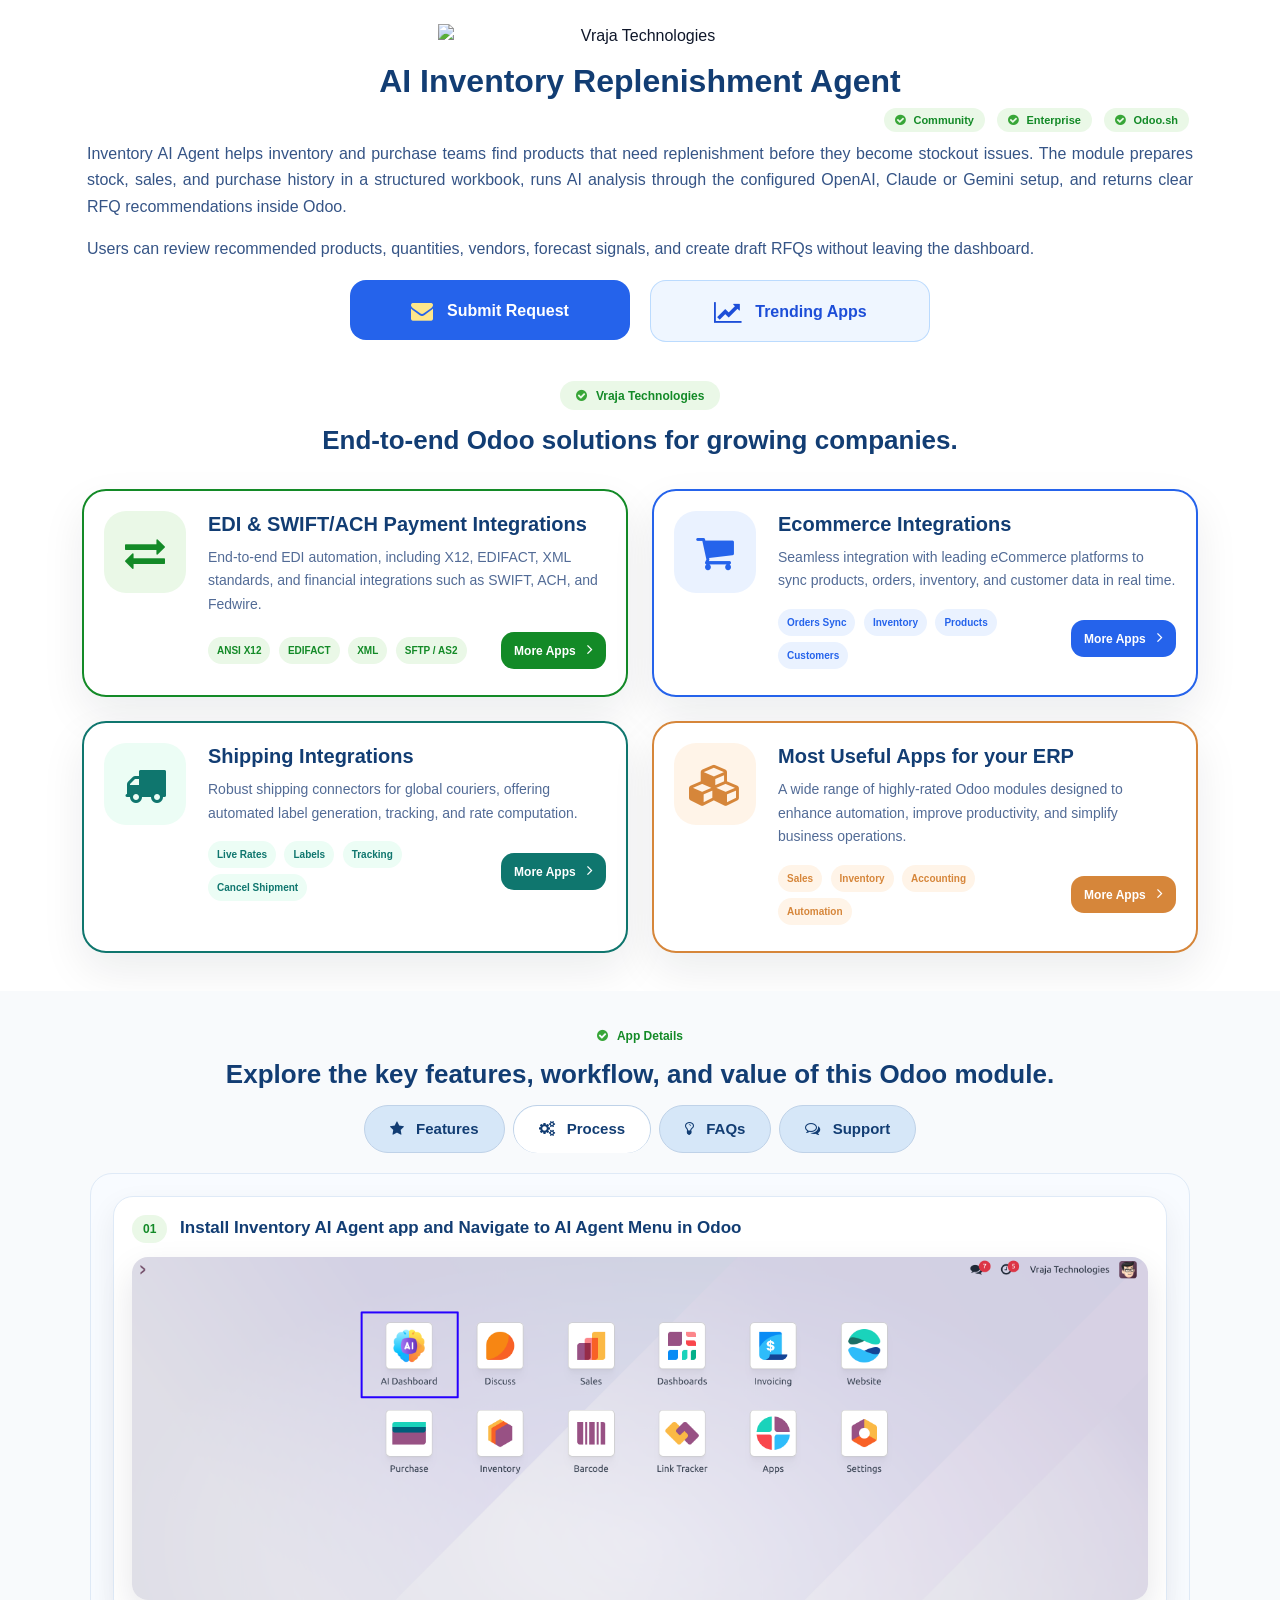
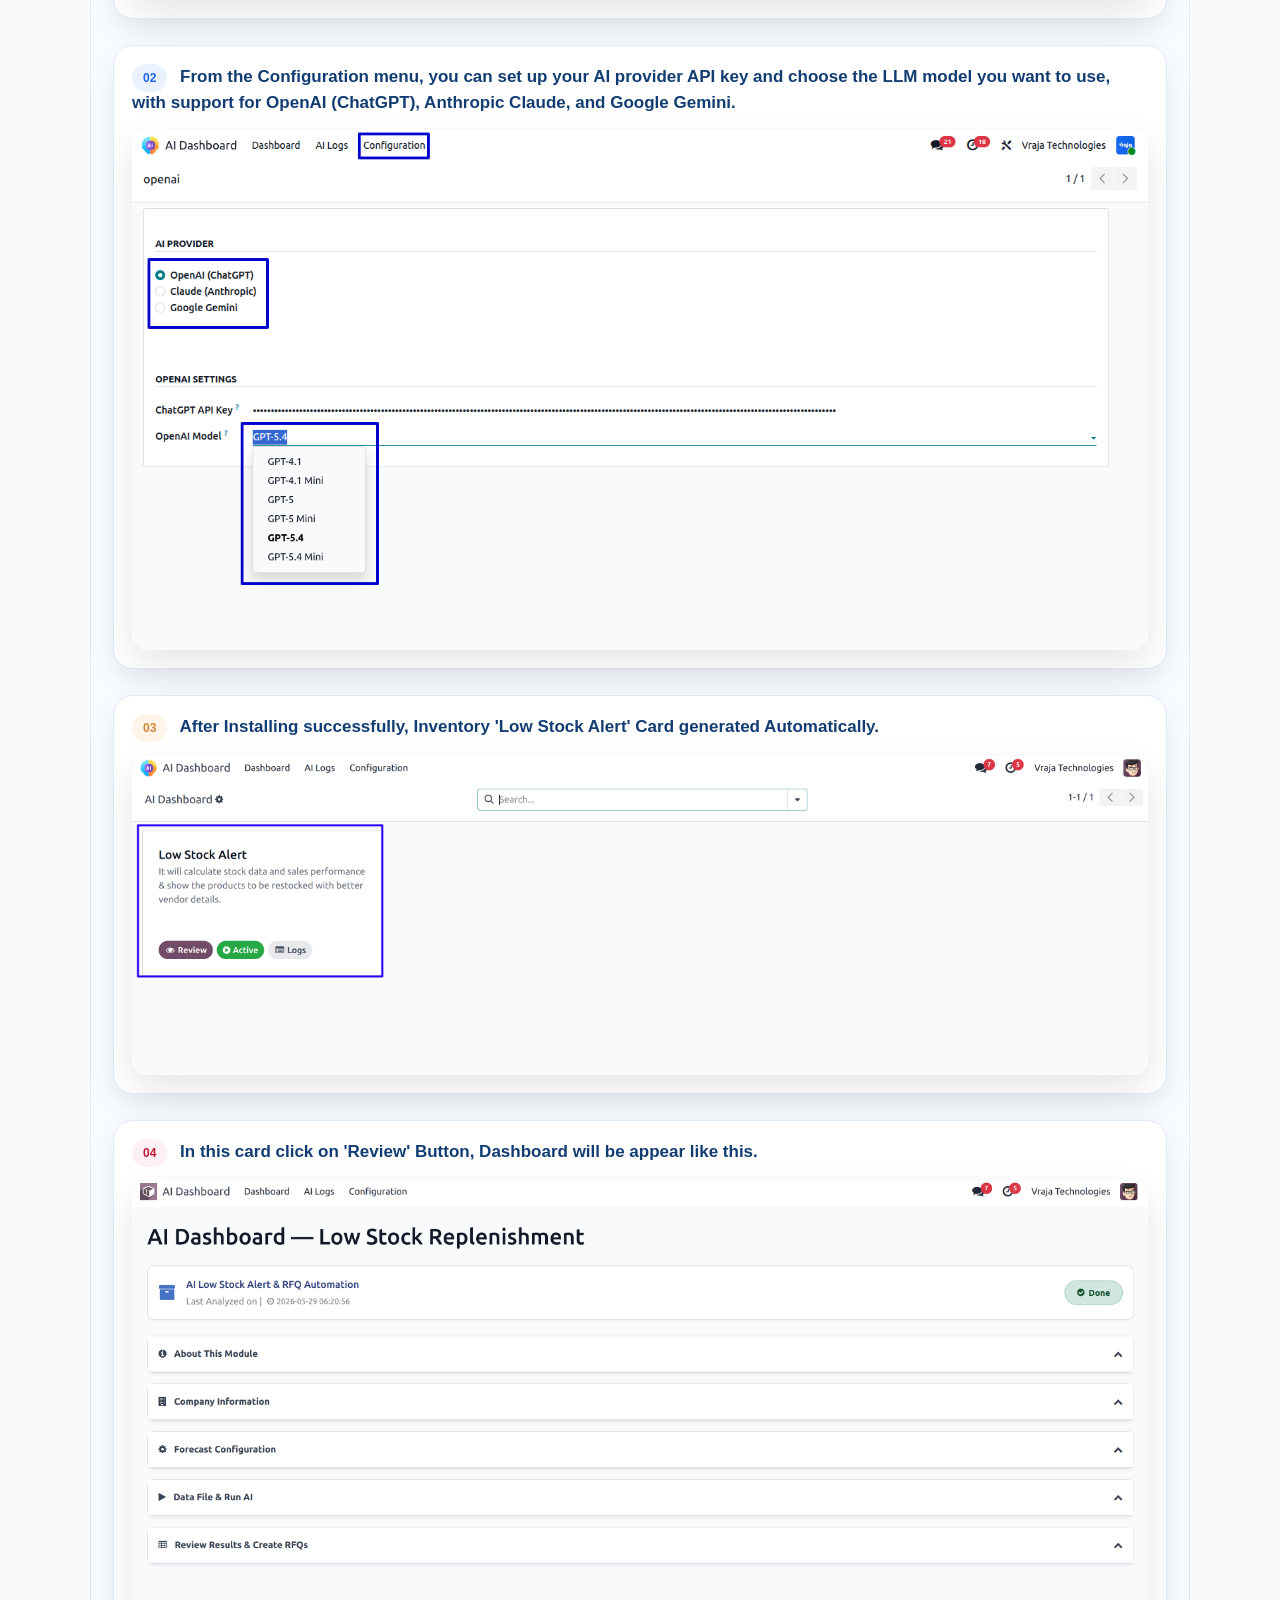
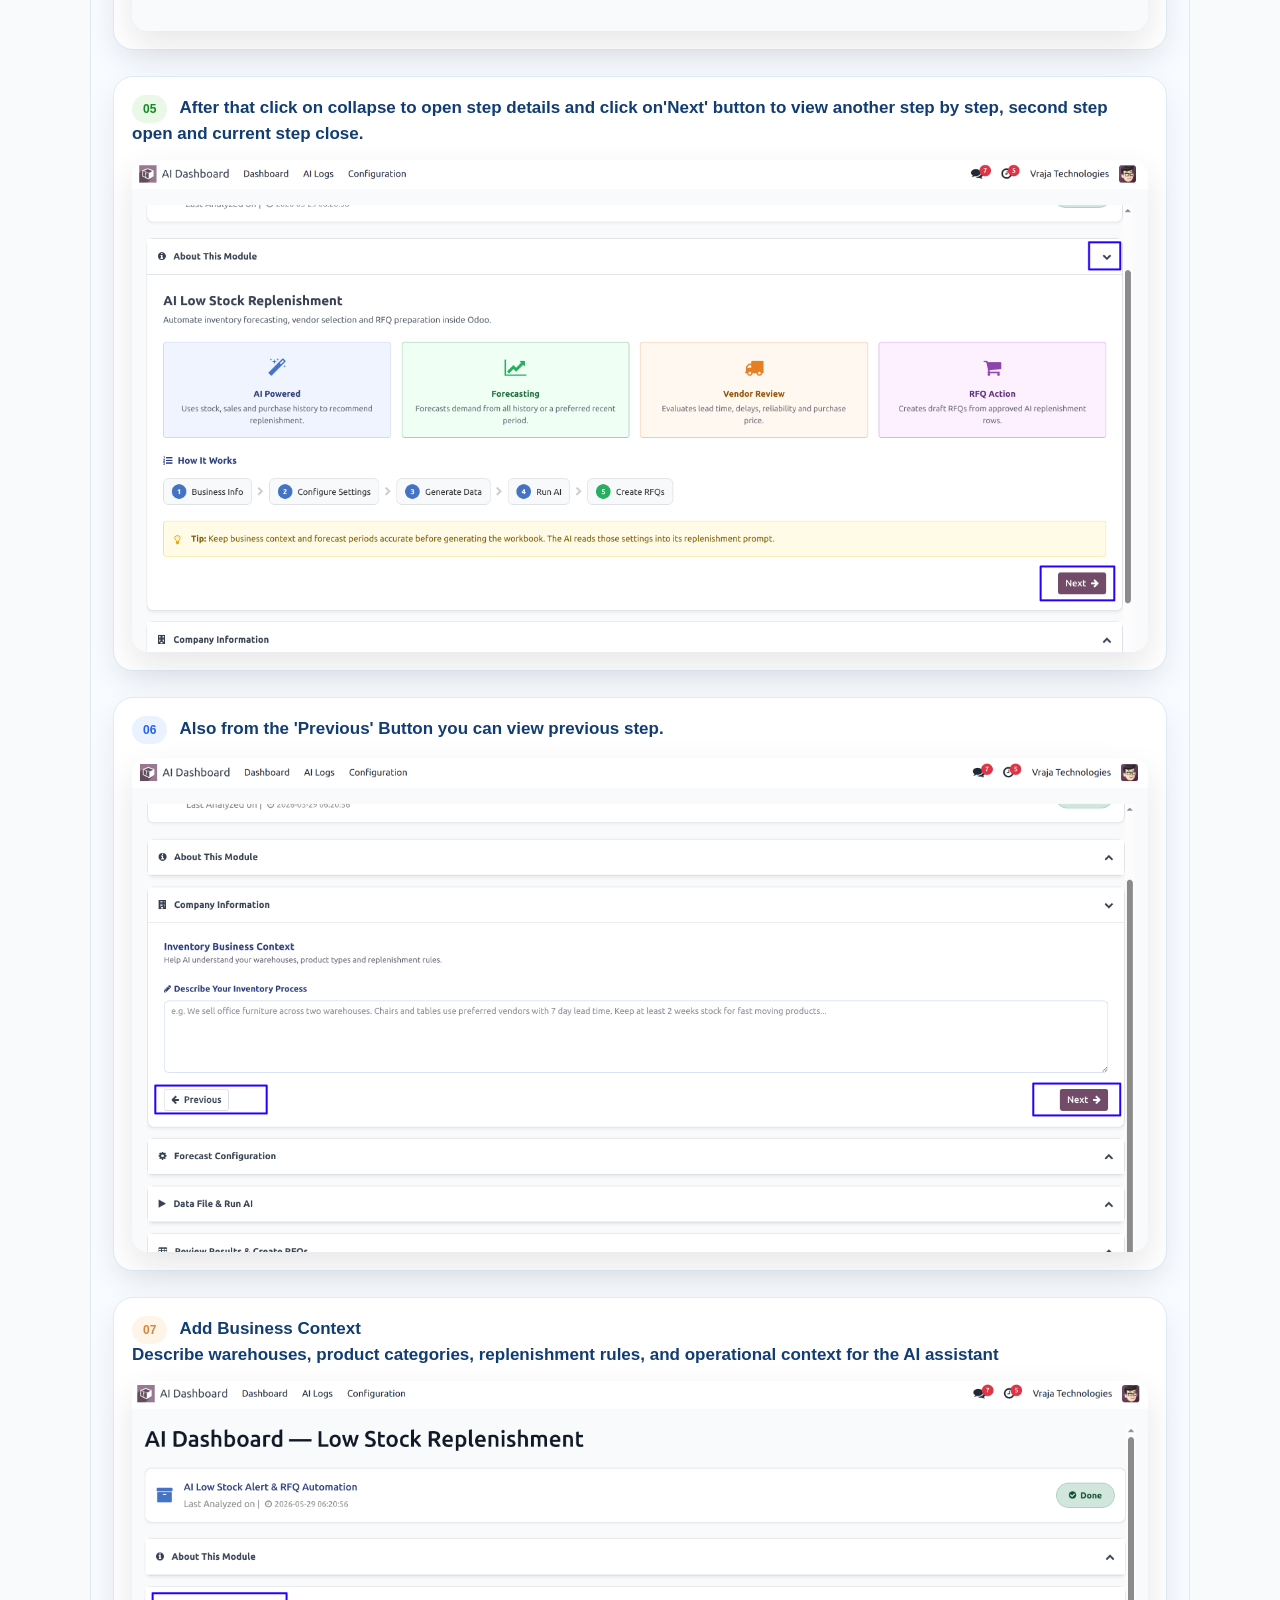
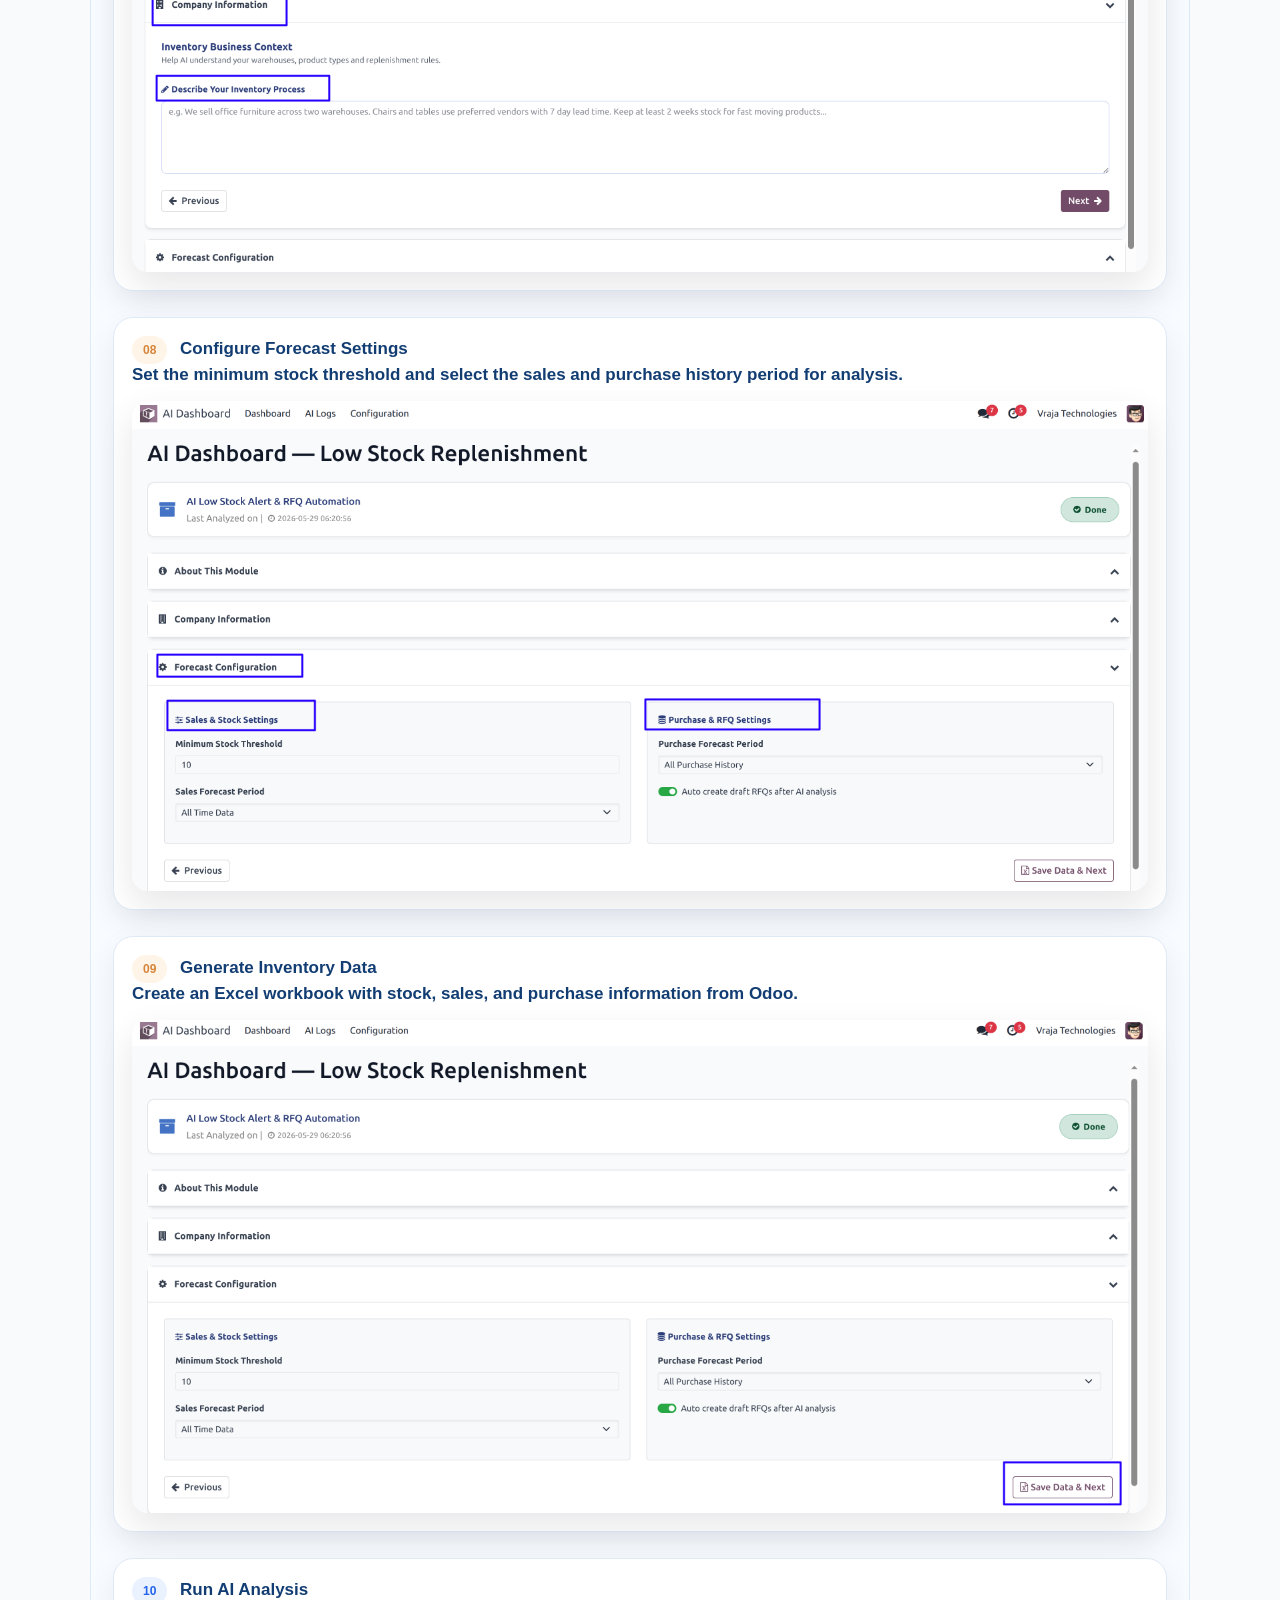
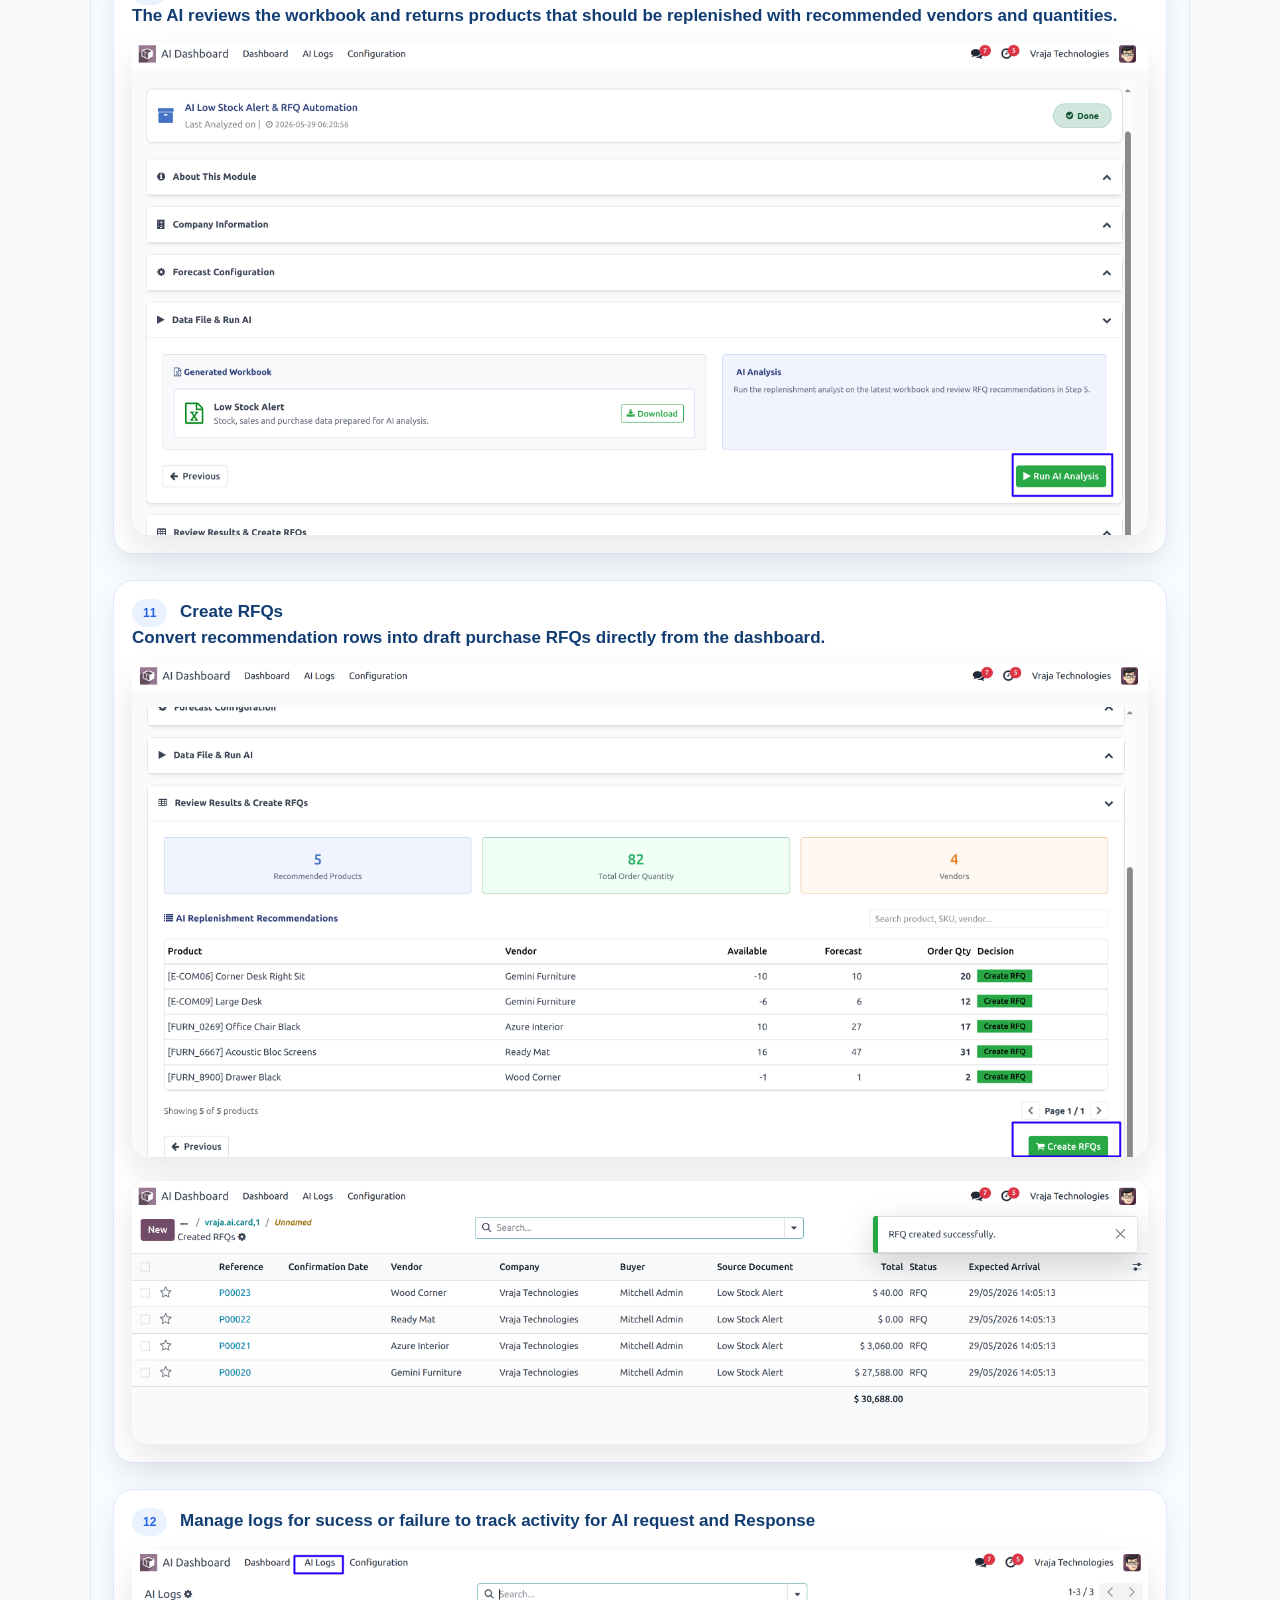
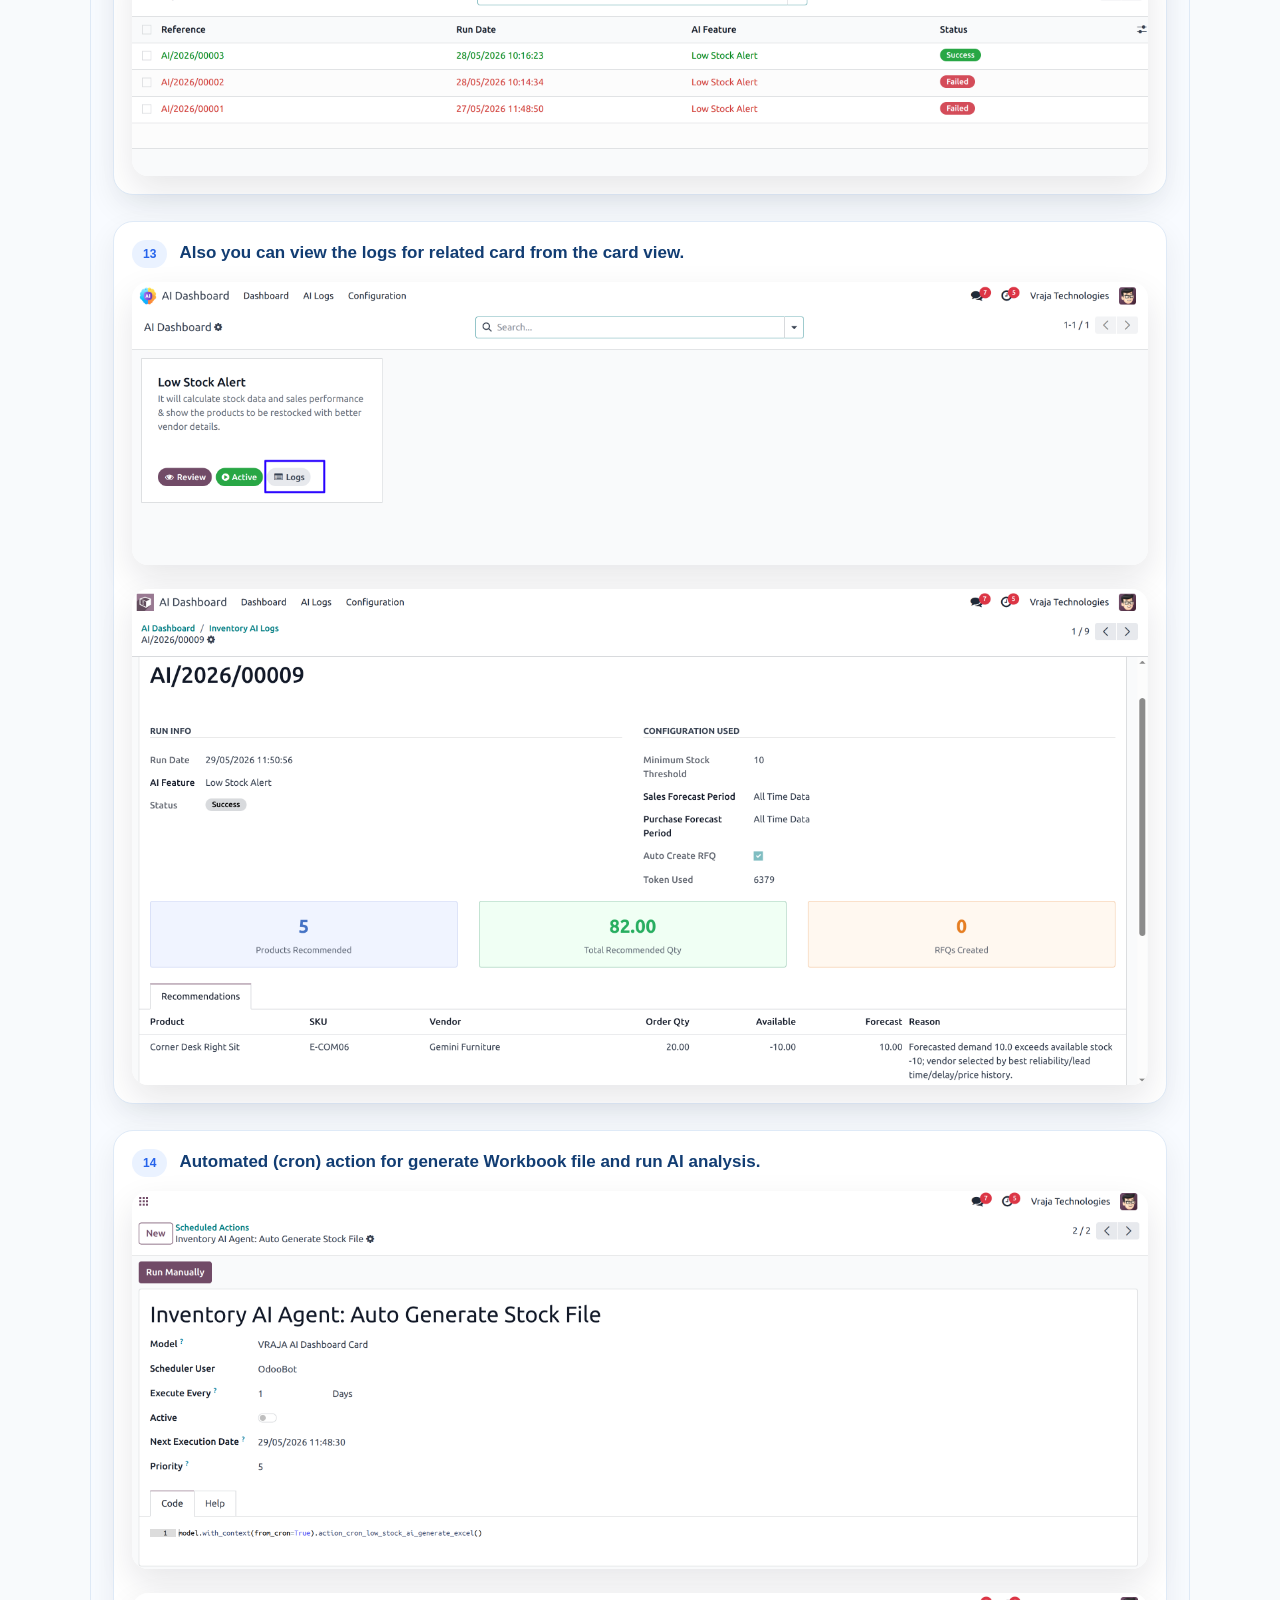
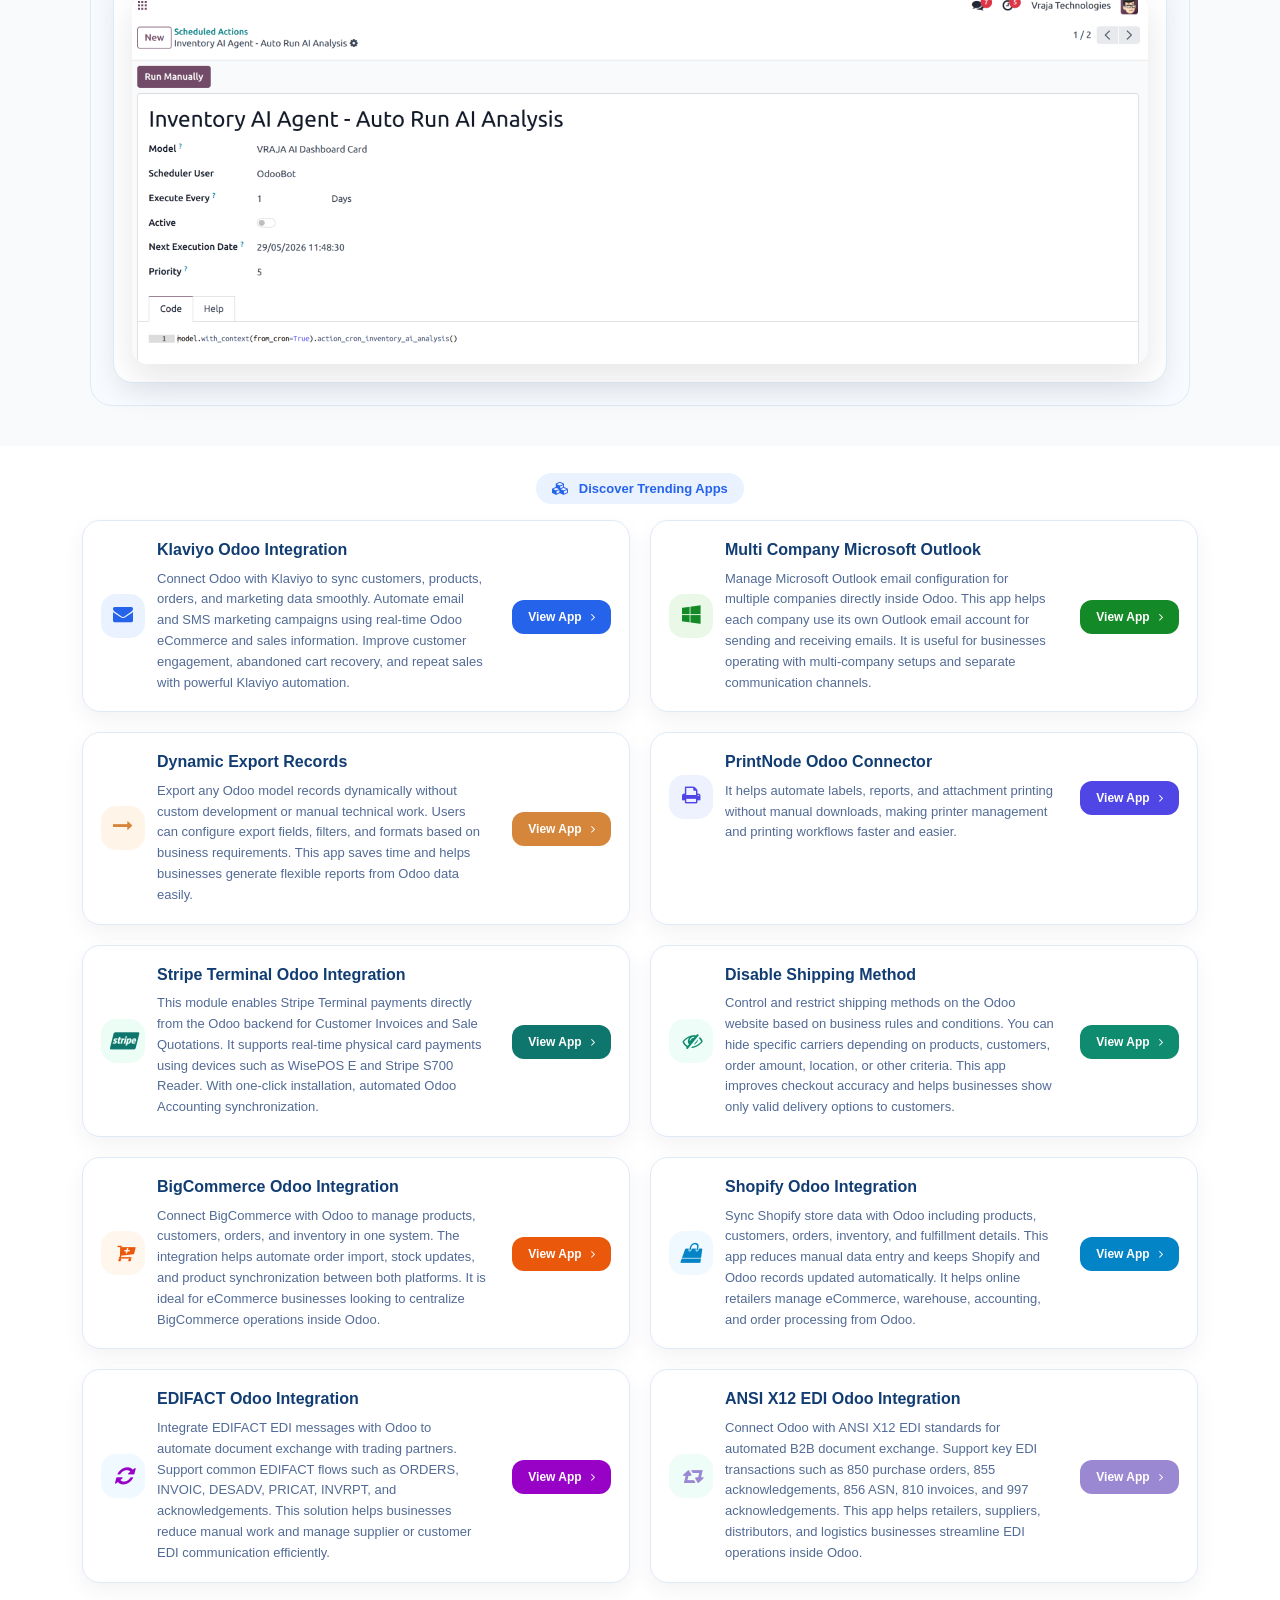
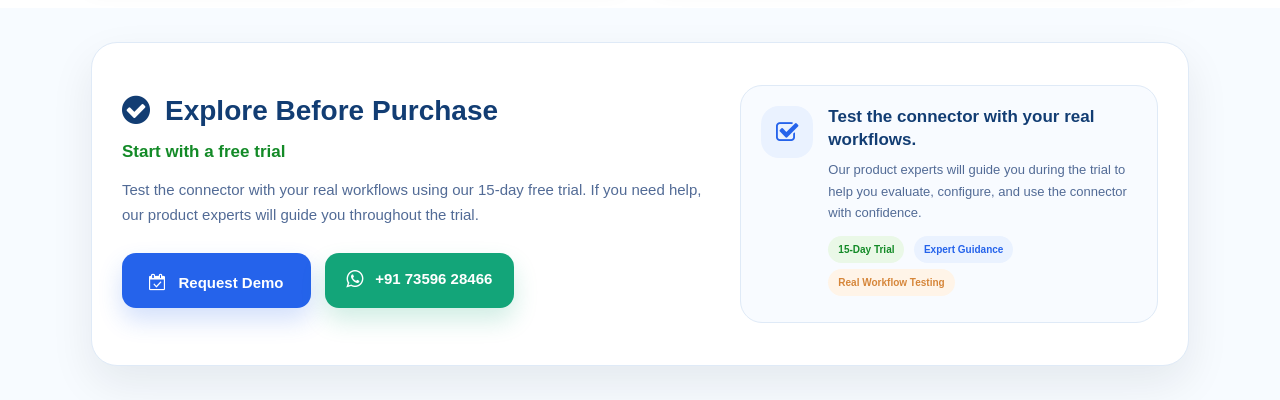
==== commit 70bf3561: "[ADD] Add Latest changes and new module of the tai powerd tmpl generator" ====
--- a/AI - Inventory Agent/19/inventory_ai_agent_vts/static/description/index.html
+++ b/AI - Inventory Agent/19/inventory_ai_agent_vts/static/description/index.html
@@ -55,7 +55,7 @@
                     <div style="width:100%; box-sizing:border-box; margin:0 auto 10px auto;">
                         <p
                             style="color:#355486; font-size:16px; line-height:1.65; margin:0; box-sizing:border-box; text-align:justify; width:100%;">
-                            Inventory AI Agent helps inventory and purchase teams find products that need replenishment before they become stockout issues. The module prepares stock, sales, and purchase history in a structured workbook, runs AI analysis through the configured Vraja AI/OpenAI setup, and returns clear RFQ recommendations inside Odoo.
+                            Inventory AI Agent helps inventory and purchase teams find products that need replenishment before they become stockout issues. The module prepares stock, sales, and purchase history in a structured workbook, runs AI analysis through the configured OpenAI, Claude or Gemini setup, and returns clear RFQ recommendations inside Odoo.
                         </p>
                         <p style="color:#355486; font-size:16px; line-height:1.65; margin:0; box-sizing:border-box; text-align:justify; width:100%; "
                             class="mt-3">
@@ -692,8 +692,7 @@
                                     style="color:#123d73; font-size:clamp(13px, 3.4vw, 17px); line-height:1.35; font-weight:900; margin:0 0 14px; box-sizing:border-box;">
                                     <span
                                         style="background-color:#eaf2ff; color:#2563eb; border-radius:999px; display:inline-block; font-size:12px; font-weight:900; padding:6px 11px; margin-right:8px; box-sizing:border-box;">02</span>
-                                    Configure the your API-key and GPT-Model what you want to use from the 'Configuration' Menu.
-                                </p>
+                                    From the Configuration menu, you can set up your AI provider API key and choose the LLM model you want to use, with support for OpenAI (ChatGPT), Anthropic Claude, and Google Gemini.                                </p>
                                 <img src="12.png" class="img img-fluid"
                                     style="border-radius:16px; box-shadow:0 14px 34px rgba(15,23,42,0.10); margin:0; box-sizing:border-box;">
                             </div>
@@ -910,7 +909,7 @@
                                             </h4>
                                             <p
                                                 style="color:#526b96; font-size:13px; line-height:1.6; margin:0; box-sizing:border-box;">
-                                                The module supports multiple OpenAI models including GPT-4.1, GPT-4.1 Mini, GPT-5, GPT-5 Mini, GPT-5.4, and GPT-5.4 Mini. You can select the model that best fits your business needs from the Configuration page.
+                                                The module supports a wide range of the latest AI models from OpenAI, Anthropic Claude, and Google Gemini, allowing you to choose the model that best fits your business requirements.
                                             </p>
                                         </td>
                                     </tr>
@@ -1018,7 +1017,7 @@
                                             </h4>
                                             <p
                                                 style="color:#526b96; font-size:13px; line-height:1.6; margin:0; box-sizing:border-box;">
-                                                Every AI log record shows the Total Tokens Used for that particular run. You can refer to this figure to monitor your API consumption and plan your OpenAI usage accordingly.
+                                                Every AI log record shows the Total Tokens Used for that particular run. You can refer to this figure to monitor your API consumption and plan your provider usage accordingly.
                                             </p>
                                         </td>
                                     </tr>
